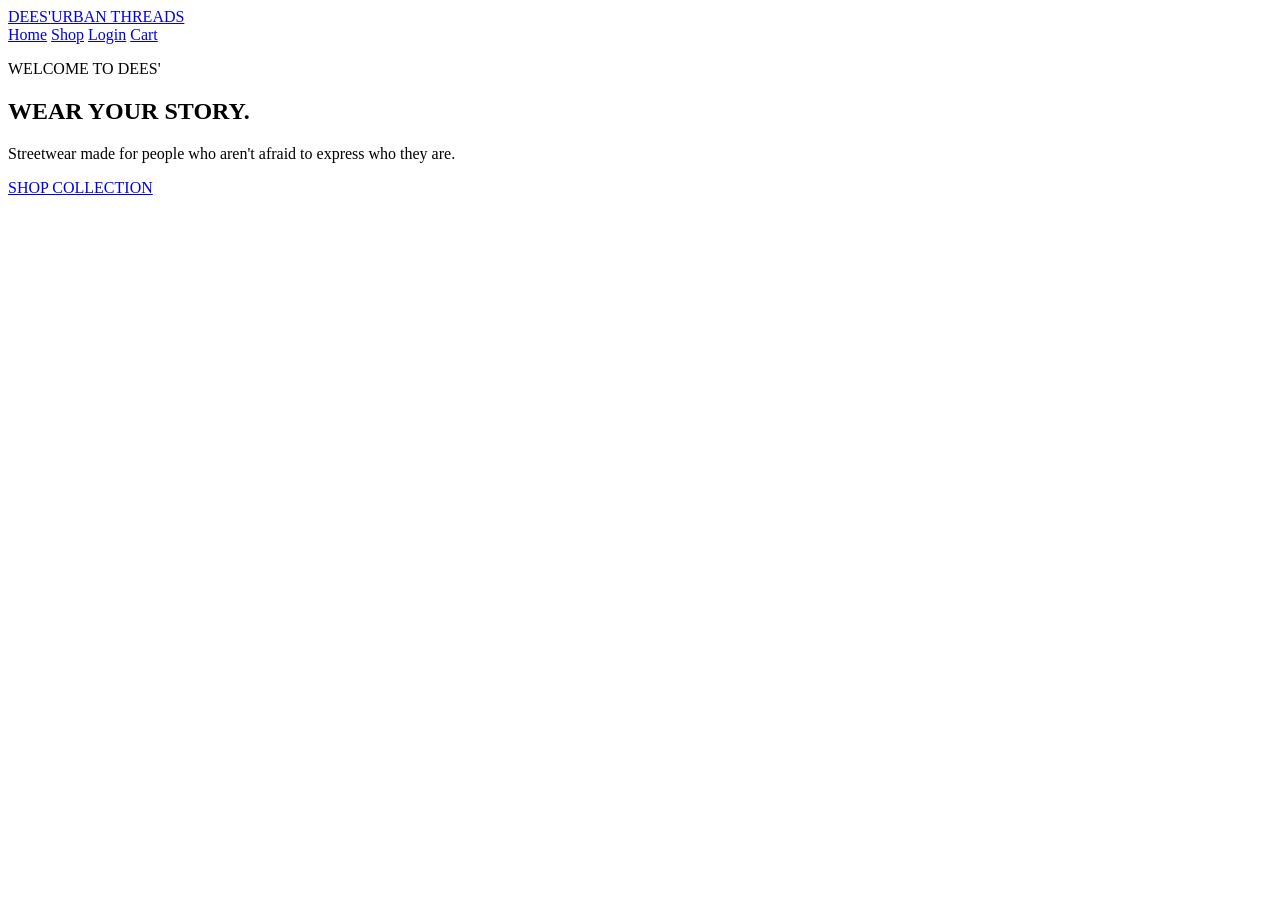
==== index.html @ be35e39f "wrote navbar and hero codes" ====
<!DOCTYPE html>
<html lang="en">
<head>
    <meta charset="UTF-8">
    <meta name="viewport" content="width=device-width, initial-scale=1.0">

    <title>Dees' Urban Threads</title>

    <link rel="stylesheet" href="style.css">
</head>

<body>

    <!-- Navbar -->
    <nav class="navbar">

        <a href="index.html" class="logo">
            DEES'<span>URBAN THREADS</span>
        </a>

        <div class="nav-links">
            <a href="index.html">Home</a>
            <a href="shop.html">Shop</a>
            <a href="login.html">Login</a>
            <a href="cart.html">Cart</a>
        </div>

    </nav>


    <!-- Hero Section -->
    <main>

        <section class="hero">

            <div class="hero-content">

                <p class="eyebrow">WELCOME TO DEES'</p>

                <h1>
                    WEAR YOUR
                    <span>STORY.</span>
                </h1>

                <p class="hero-text">
                    Streetwear made for people who aren't afraid
                    to express who they are.
                </p>

                <a href="shop.html" class="shop-btn">
                    SHOP COLLECTION
                </a>

            </div>

        </section>

    </main>

</body>
</html>
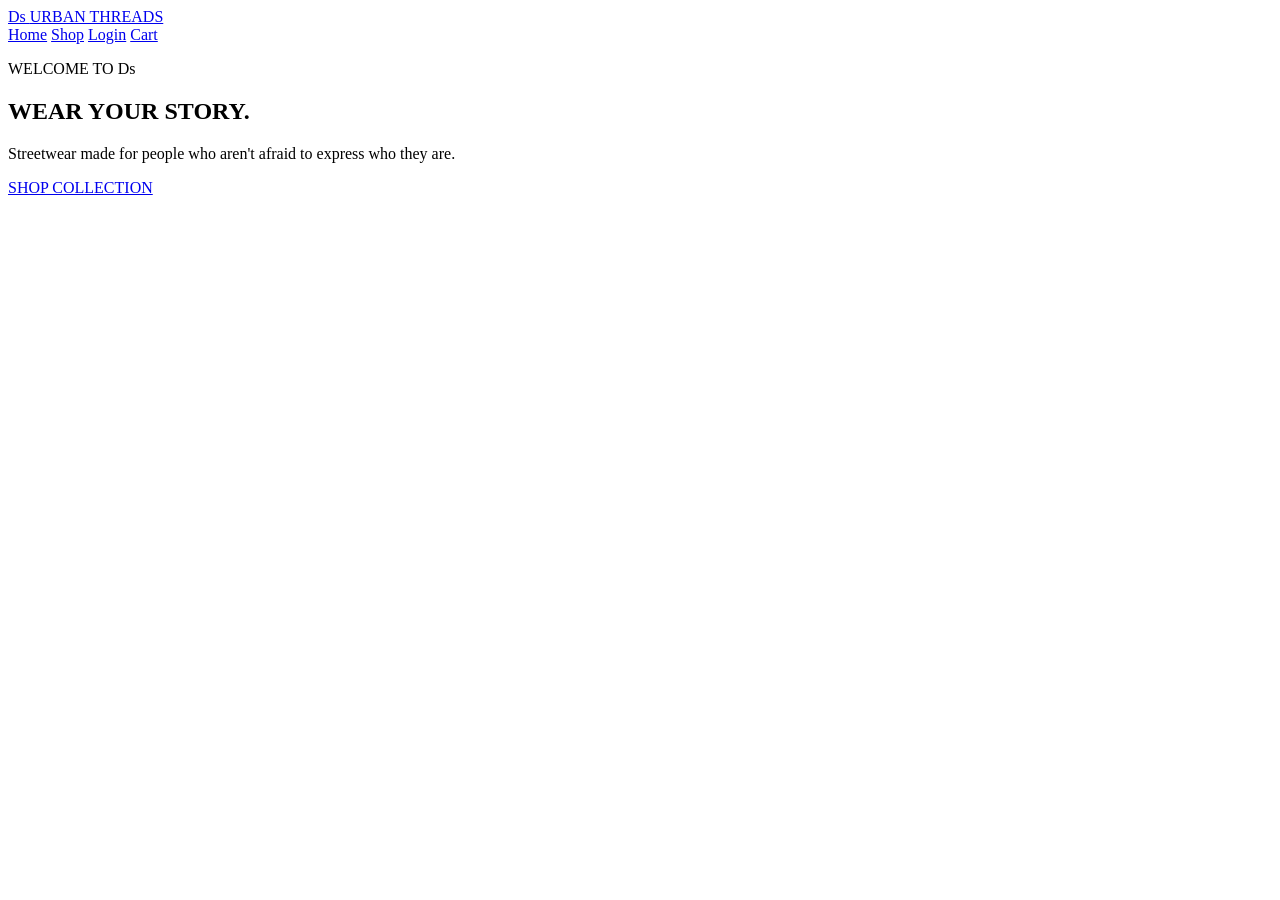
==== commit d49459de: "changed store name" ====
--- a/index.html
+++ b/index.html
@@ -4,7 +4,7 @@
     <meta charset="UTF-8">
     <meta name="viewport" content="width=device-width, initial-scale=1.0">
 
-    <title>Dees' Urban Threads</title>
+    <title>Ds Urban Threads</title>
 
     <link rel="stylesheet" href="style.css">
 </head>
@@ -15,7 +15,7 @@
     <nav class="navbar">
 
         <a href="index.html" class="logo">
-            DEES'<span>URBAN THREADS</span>
+            Ds <span>URBAN THREADS</span>
         </a>
 
         <div class="nav-links">
@@ -35,7 +35,7 @@
 
             <div class="hero-content">
 
-                <p class="eyebrow">WELCOME TO DEES'</p>
+                <p class="eyebrow">WELCOME TO Ds</p>
 
                 <h1>
                     WEAR YOUR
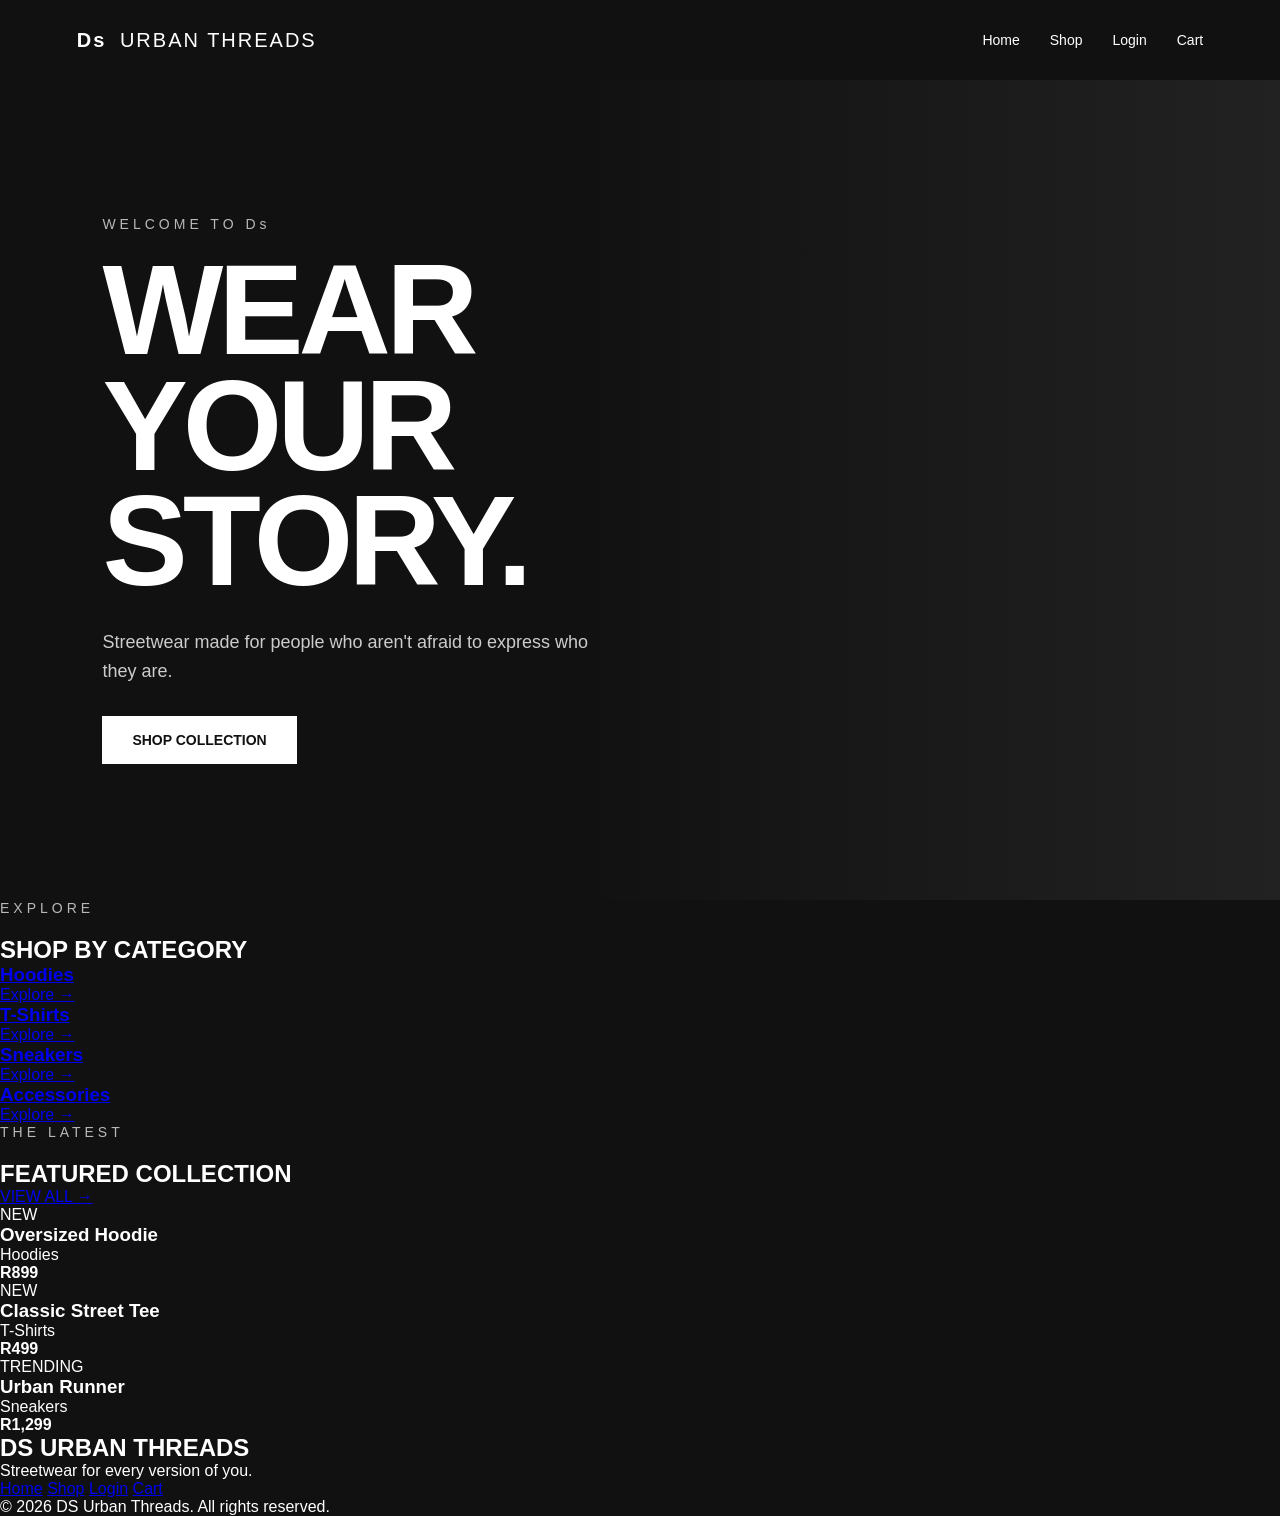
==== commit 457fb940: "added categories, feaured, and the footer" ====
--- a/index.html
+++ b/index.html
@@ -55,7 +55,145 @@
 
         </section>
 
+         <!-- Categories -->
+        <section class="categories">
+
+            <div class="section-heading">
+                <p class="eyebrow">EXPLORE</p>
+                <h2>SHOP BY CATEGORY</h2>
+            </div>
+
+            <div class="category-grid">
+
+                <a href="shop.html?category=Hoodies" class="category-card">
+                    <div class="category-image hoodie-image"></div>
+                    <div class="category-content">
+                        <h3>Hoodies</h3>
+                        <span>Explore →</span>
+                    </div>
+                </a>
+
+                <a href="shop.html?category=T-Shirts" class="category-card">
+                    <div class="category-image tshirt-image"></div>
+                    <div class="category-content">
+                        <h3>T-Shirts</h3>
+                        <span>Explore →</span>
+                    </div>
+                </a>
+
+                <a href="shop.html?category=Sneakers" class="category-card">
+                    <div class="category-image sneaker-image"></div>
+                    <div class="category-content">
+                        <h3>Sneakers</h3>
+                        <span>Explore →</span>
+                    </div>
+                </a>
+
+                <a href="shop.html?category=Accessories" class="category-card">
+                    <div class="category-image accessories-image"></div>
+                    <div class="category-content">
+                        <h3>Accessories</h3>
+                        <span>Explore →</span>
+                    </div>
+                </a>
+
+            </div>
+
+        </section>
+
+
+        <!-- Featured Collection -->
+        <section class="featured">
+
+            <div class="section-heading featured-heading">
+                <div>
+                    <p class="eyebrow">THE LATEST</p>
+                    <h2>FEATURED COLLECTION</h2>
+                </div>
+
+                <a href="shop.html" class="view-all">
+                    VIEW ALL →
+                </a>
+            </div>
+
+            <div class="featured-grid">
+
+                <article class="product-card">
+                    <div class="product-image">
+                        <span class="product-tag">NEW</span>
+                    </div>
+
+                    <div class="product-info">
+                        <div>
+                            <h3>Oversized Hoodie</h3>
+                            <p>Hoodies</p>
+                        </div>
+
+                        <strong>R899</strong>
+                    </div>
+                </article>
+
+
+                <article class="product-card">
+                    <div class="product-image">
+                        <span class="product-tag">NEW</span>
+                    </div>
+
+                    <div class="product-info">
+                        <div>
+                            <h3>Classic Street Tee</h3>
+                            <p>T-Shirts</p>
+                        </div>
+
+                        <strong>R499</strong>
+                    </div>
+                </article>
+
+
+                <article class="product-card">
+                    <div class="product-image">
+                        <span class="product-tag">TRENDING</span>
+                    </div>
+
+                    <div class="product-info">
+                        <div>
+                            <h3>Urban Runner</h3>
+                            <p>Sneakers</p>
+                        </div>
+
+                        <strong>R1,299</strong>
+                    </div>
+                </article>
+
+            </div>
+
+        </section>
+
     </main>
+
+
+    <!-- Footer -->
+    <footer class="footer">
+
+        <div class="footer-brand">
+            <h2>DS <span>URBAN THREADS</span></h2>
+            <p>
+                Streetwear for every version of you.
+            </p>
+        </div>
+
+        <div class="footer-links">
+            <a href="index.html">Home</a>
+            <a href="shop.html">Shop</a>
+            <a href="login.html">Login</a>
+            <a href="cart.html">Cart</a>
+        </div>
+
+        <p class="copyright">
+            © 2026 DS Urban Threads. All rights reserved.
+        </p>
+
+    </footer>
 
 </body>
 </html>
--- a/style.css
+++ b/style.css
@@ -0,0 +1,111 @@
+/* Reset */
+* {
+    margin: 0;
+    padding: 0;
+    box-sizing: border-box;
+}
+
+body {
+    font-family: Arial, sans-serif;
+    background: #111;
+    color: #fff;
+}
+
+/* Navbar */
+.navbar {
+    height: 80px;
+    padding: 0 6%;
+    display: flex;
+    align-items: center;
+    justify-content: space-between;
+    background: #111;
+}
+
+.logo {
+    color: #fff;
+    text-decoration: none;
+    font-size: 20px;
+    font-weight: 800;
+    letter-spacing: 2px;
+}
+
+.logo span {
+    font-weight: 400;
+    margin-left: 6px;
+}
+
+.nav-links {
+    display: flex;
+    gap: 30px;
+}
+
+.nav-links a {
+    color: #fff;
+    text-decoration: none;
+    font-size: 14px;
+    transition: 0.3s;
+}
+
+.nav-links a:hover {
+    opacity: 0.6;
+}
+
+/* Hero */
+.hero {
+    min-height: calc(100vh - 80px);
+    display: flex;
+    align-items: center;
+    padding: 0 8%;
+    background: linear-gradient(
+        90deg,
+        #111 0%,
+        #111 45%,
+        #222 100%
+    );
+}
+
+.hero-content {
+    max-width: 650px;
+}
+
+.eyebrow {
+    font-size: 14px;
+    letter-spacing: 4px;
+    margin-bottom: 20px;
+    opacity: 0.7;
+}
+
+.hero h1 {
+    font-size: clamp(60px, 10vw, 130px);
+    line-height: 0.9;
+    font-weight: 900;
+    letter-spacing: -5px;
+}
+
+.hero h1 span {
+    display: block;
+}
+
+.hero-text {
+    max-width: 500px;
+    margin: 30px 0;
+    font-size: 18px;
+    line-height: 1.6;
+    color: #ccc;
+}
+
+.shop-btn {
+    display: inline-block;
+    padding: 16px 30px;
+    background: #fff;
+    color: #111;
+    text-decoration: none;
+    font-weight: 700;
+    font-size: 14px;
+    transition: 0.3s;
+}
+
+.shop-btn:hover {
+    background: #ddd;
+    transform: translateY(-3px);
+}
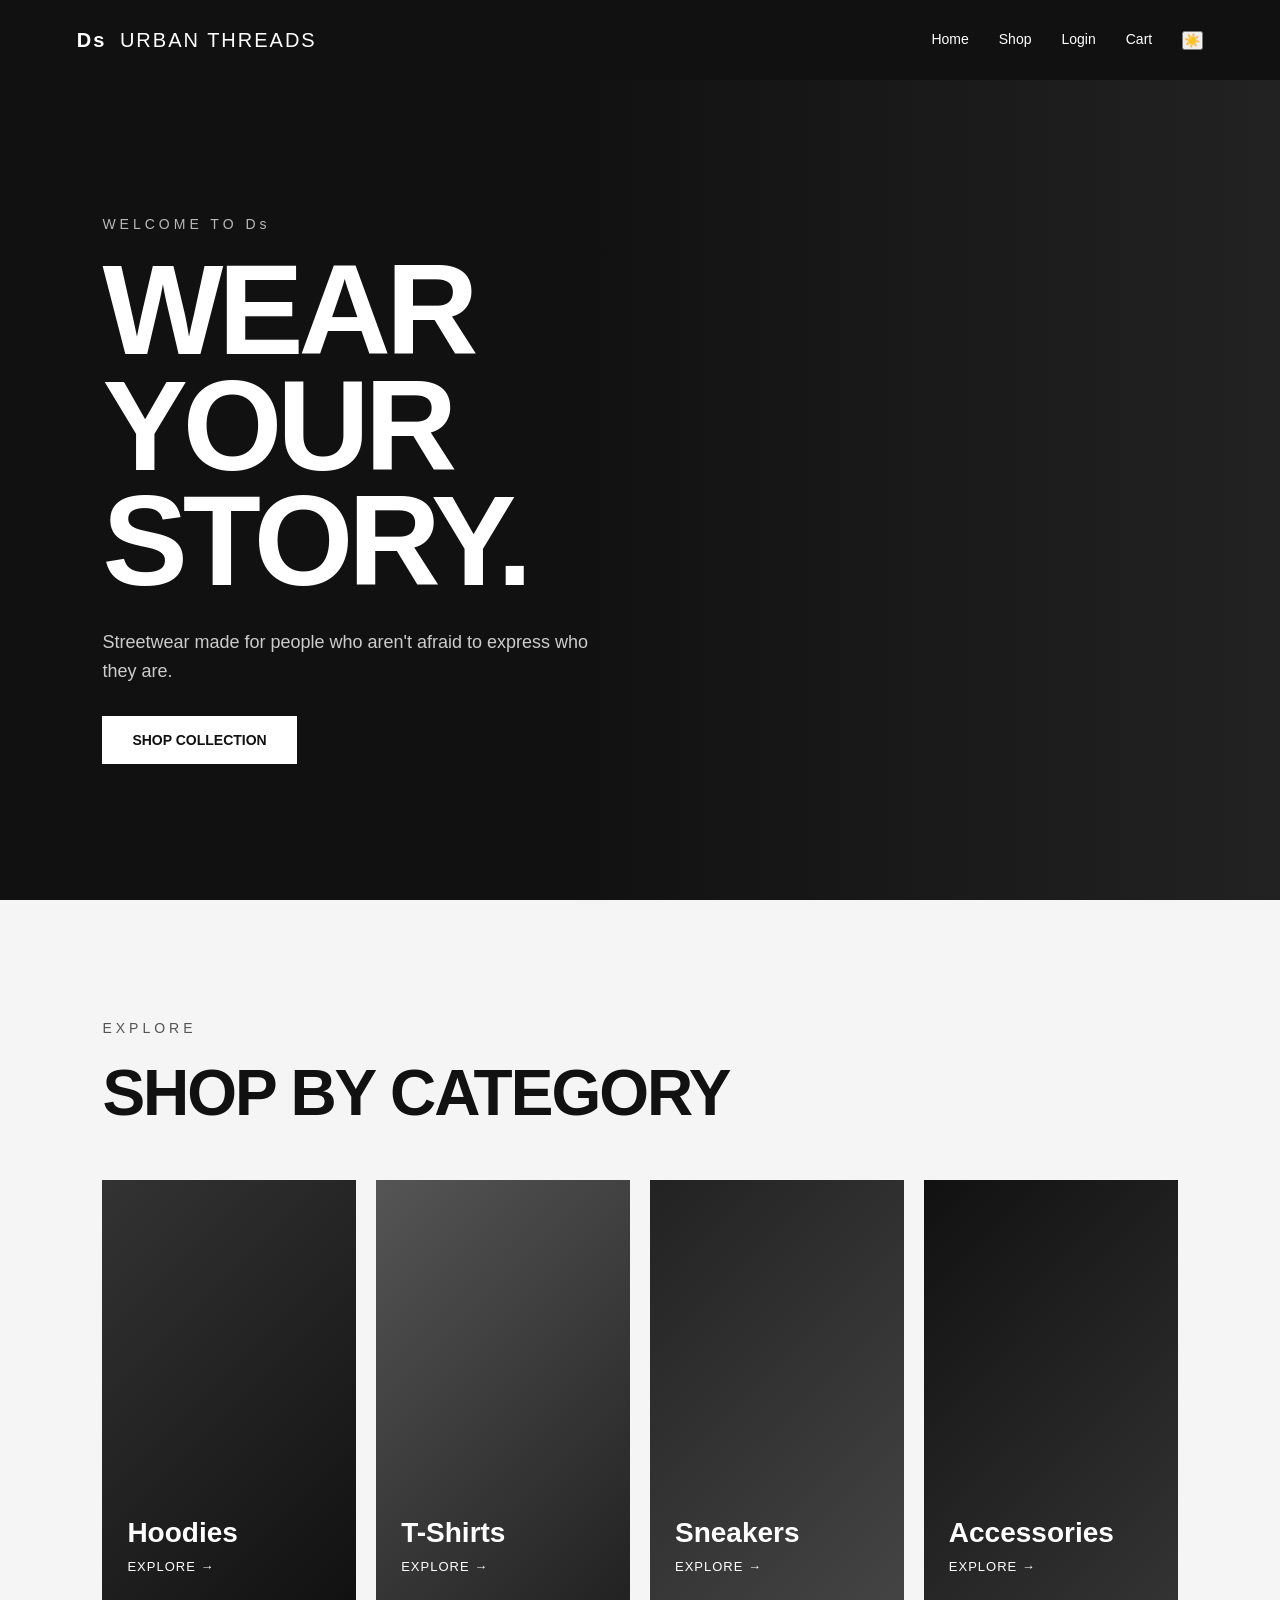
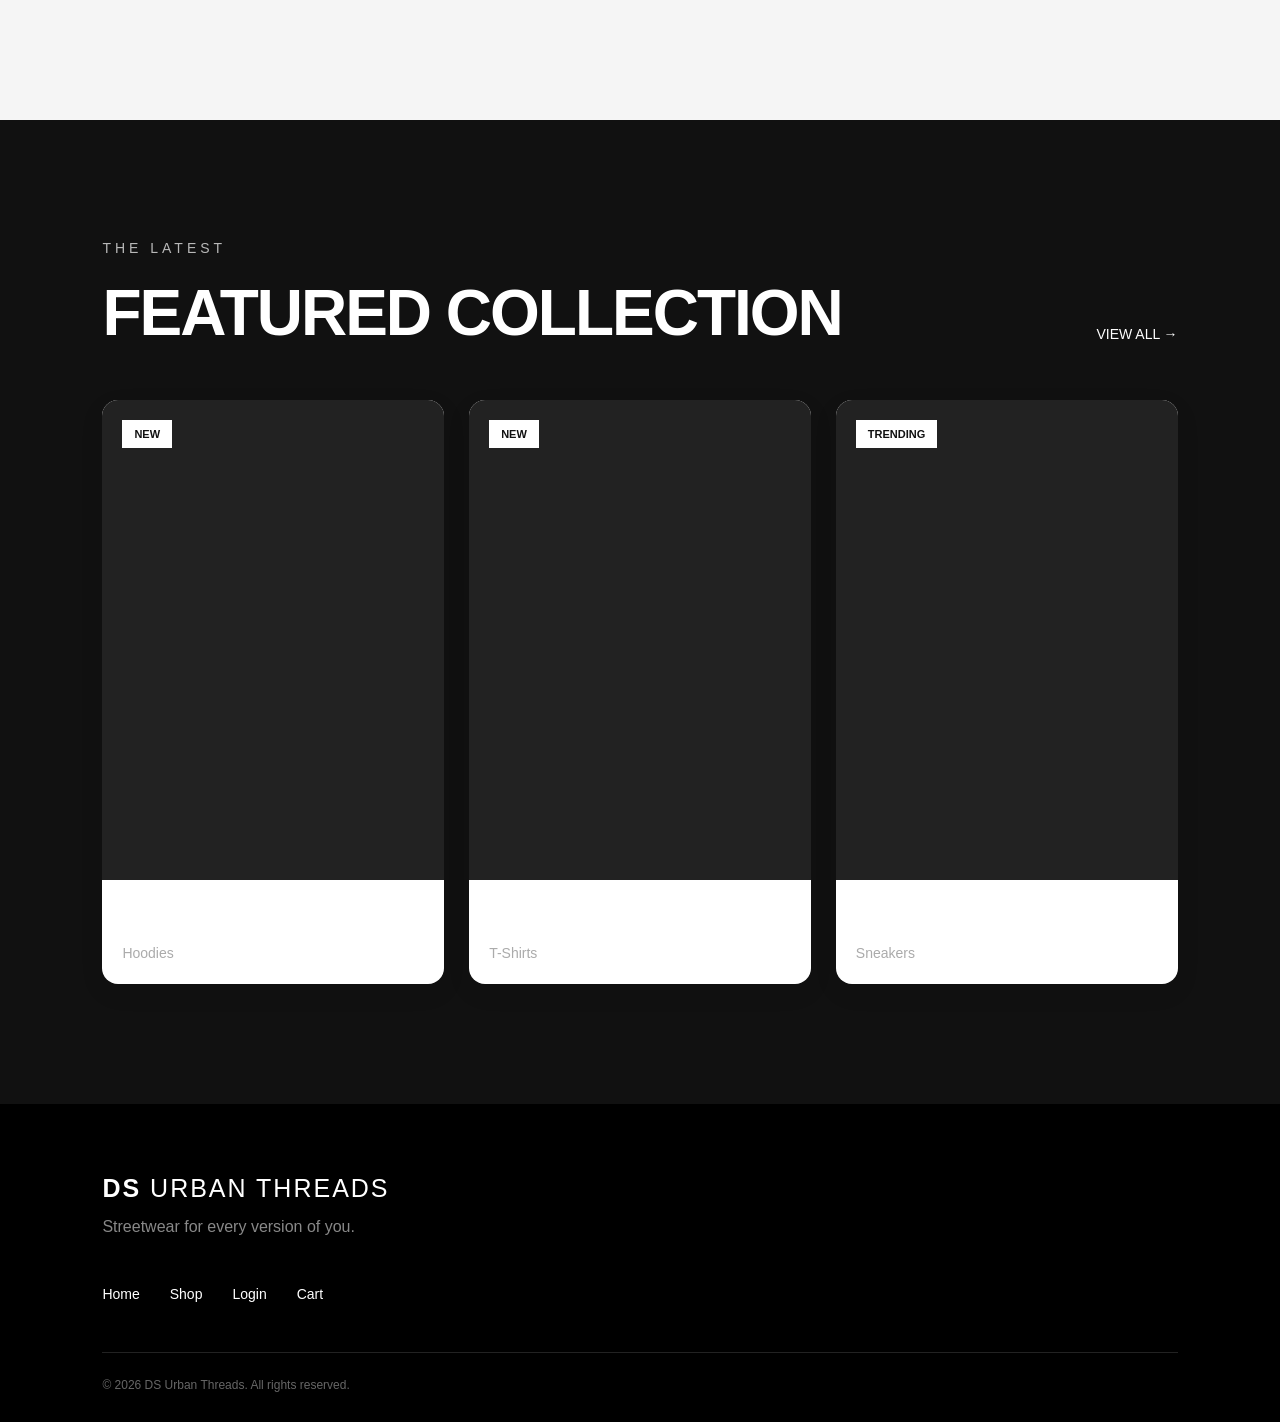
==== commit e3a611b8: "added toggle icon across all html pages created theme.js file added code for theme.js" ====
--- a/index.html
+++ b/index.html
@@ -23,6 +23,9 @@
             <a href="shop.html">Shop</a>
             <a href="login.html">Login</a>
             <a href="cart.html">Cart</a>
+            <button id="theme-toggle" class="theme-toggle">
+    ☀️
+</button>
         </div>
 
     </nav>
--- a/style.css
+++ b/style.css
@@ -108,4 +108,832 @@
 .shop-btn:hover {
     background: #ddd;
     transform: translateY(-3px);
+}
+
+/* =========================
+   Categories
+========================= */
+
+.categories {
+    padding: 120px 8%;
+    background: #f5f5f5;
+    color: #111;
+}
+
+.section-heading {
+    margin-bottom: 50px;
+}
+
+.section-heading h2 {
+    font-size: clamp(35px, 5vw, 65px);
+    letter-spacing: -2px;
+}
+
+.category-grid {
+    display: grid;
+    grid-template-columns: repeat(4, 1fr);
+    gap: 20px;
+}
+
+.category-card {
+    position: relative;
+    height: 420px;
+    overflow: hidden;
+    text-decoration: none;
+    color: #fff;
+    background: #222;
+}
+
+.category-image {
+    width: 100%;
+    height: 100%;
+    transition: transform 0.5s ease;
+}
+
+.category-card:hover .category-image {
+    transform: scale(1.05);
+}
+
+/* Temporary category backgrounds */
+
+.hoodie-image {
+    background: linear-gradient(135deg, #333, #111);
+}
+
+.tshirt-image {
+    background: linear-gradient(135deg, #555, #222);
+}
+
+.sneaker-image {
+    background: linear-gradient(135deg, #222, #444);
+}
+
+.accessories-image {
+    background: linear-gradient(135deg, #111, #333);
+}
+
+.category-content {
+    position: absolute;
+    bottom: 25px;
+    left: 25px;
+}
+
+.category-content h3 {
+    font-size: 28px;
+    margin-bottom: 8px;
+}
+
+.category-content span {
+    font-size: 13px;
+    text-transform: uppercase;
+    letter-spacing: 1px;
+}
+
+
+/* =========================
+   Featured Collection
+========================= */
+
+.featured {
+    padding: 120px 8%;
+    background: #111;
+}
+
+.featured-heading {
+    color: #fff;
+    display: flex;
+    justify-content: space-between;
+    align-items: flex-end;
+}
+
+.view-all {
+    color: #fff;
+    text-decoration: none;
+    font-size: 14px;
+    margin-bottom: 8px;
+}
+
+.featured-grid {
+    display: grid;
+    grid-template-columns: repeat(3, 1fr);
+    gap: 25px;
+}
+
+.product-card {
+    color: #fff;
+}
+
+.product-image {
+    height: 480px;
+    background: #222;
+    position: relative;
+}
+
+.product-tag {
+    position: absolute;
+    top: 20px;
+    left: 20px;
+    padding: 8px 12px;
+    background: #fff;
+    color: #111;
+    font-size: 11px;
+    font-weight: bold;
+}
+
+.product-info {
+    display: flex;
+    justify-content: space-between;
+    padding-top: 18px;
+}
+
+.product-info h3 {
+    font-size: 18px;
+    margin-bottom: 5px;
+}
+
+.product-info p {
+    color: #888;
+    font-size: 13px;
+}
+
+.product-info strong {
+    font-size: 16px;
+}
+
+
+/* =========================
+   Footer
+========================= */
+
+.footer {
+    padding: 70px 8% 30px;
+    background: #000;
+    color: #fff;
+}
+
+.footer-brand h2 {
+    font-size: 25px;
+    letter-spacing: 2px;
+}
+
+.footer-brand h2 span {
+    font-weight: 400;
+}
+
+.footer-brand p {
+    margin-top: 15px;
+    color: #888;
+}
+
+.footer-links {
+    display: flex;
+    gap: 30px;
+    margin: 50px 0;
+}
+
+.footer-links a {
+    color: #fff;
+    text-decoration: none;
+    font-size: 14px;
+}
+
+.copyright {
+    padding-top: 25px;
+    border-top: 1px solid #222;
+    color: #666;
+    font-size: 12px;
+}
+
+
+/* =========================
+   Responsive
+========================= */
+
+@media (max-width: 900px) {
+
+    .category-grid {
+        grid-template-columns: repeat(2, 1fr);
+    }
+
+    .featured-grid {
+        grid-template-columns: 1fr 1fr;
+    }
+
+}
+
+@media (max-width: 600px) {
+
+    .navbar {
+        padding: 0 5%;
+    }
+
+    .nav-links {
+        gap: 15px;
+    }
+
+    .nav-links a {
+        font-size: 12px;
+    }
+
+    .hero {
+        padding: 0 7%;
+    }
+
+    .categories,
+    .featured {
+        padding: 80px 7%;
+    }
+
+    .category-grid,
+    .featured-grid {
+        grid-template-columns: 1fr;
+    }
+
+    .category-card {
+        height: 350px;
+    }
+
+    .product-image {
+        height: 400px;
+    }
+
+    .featured-heading {
+        align-items: flex-start;
+        gap: 20px;
+        flex-direction: column;
+    }
+
+    .footer-links {
+        flex-wrap: wrap;
+    }
+
+}
+
+.products-grid {
+    display: grid;
+    grid-template-columns: repeat(3, 1fr);
+    gap: 30px;
+    margin-top: 40px;
+}
+
+.product-card {
+    background: #ffffff;
+    border-radius: 16px;
+    overflow: hidden;
+    box-shadow: 0 8px 25px rgba(0, 0, 0, 0.08);
+    transition: transform 0.3s ease;
+}
+
+.product-card:hover {
+    transform: translateY(-5px);
+}
+
+.product-card img {
+    width: 100%;
+    height: 300px;
+    object-fit: cover;
+    display: block;
+}
+
+.product-info {
+    padding: 20px;
+}
+
+.product-category {
+    font-size: 13px;
+    text-transform: uppercase;
+    letter-spacing: 1px;
+    opacity: 0.6;
+}
+
+.product-info h3 {
+    margin: 8px 0;
+    font-size: 22px;
+}
+
+.product-info p {
+    font-size: 14px;
+    line-height: 1.6;
+    opacity: 0.7;
+}
+
+.product-bottom {
+    display: flex;
+    align-items: center;
+    justify-content: space-between;
+    margin-top: 20px;
+}
+
+.product-bottom strong {
+    font-size: 20px;
+}
+
+.add-to-cart {
+    border: none;
+    padding: 10px 16px;
+    border-radius: 8px;
+    cursor: pointer;
+    background: #111;
+    color: white;
+    transition: 0.3s;
+}
+
+.add-to-cart:hover {
+    opacity: 0.8;
+}
+
+@media (max-width: 900px) {
+    .products-grid {
+        grid-template-columns: repeat(2, 1fr);
+    }
+}
+
+@media (max-width: 600px) {
+    .products-grid {
+        grid-template-columns: 1fr;
+    }
+
+    .product-card img {
+        height: 280px;
+    }
+}
+
+.category-filters {
+    display: flex;
+    justify-content: center;
+    flex-wrap: wrap;
+    gap: 12px;
+    margin: 30px 0 40px;
+}
+
+.filter-btn {
+    padding: 10px 20px;
+    border: 1px solid #ddd;
+    background: white;
+    border-radius: 30px;
+    cursor: pointer;
+    transition: 0.3s ease;
+}
+
+.filter-btn:hover {
+    transform: translateY(-2px);
+}
+
+.filter-btn.active {
+    background: #111;
+    color: white;
+    border-color: #111;
+}
+/* =========================
+   Shopping Cart
+========================= */
+
+.cart-page {
+    min-height: calc(100vh - 80px);
+    padding: 80px 8%;
+    background: #111;
+    color: #fff;
+}
+
+.cart-section {
+    max-width: 1100px;
+    margin: auto;
+}
+
+.cart-section h1 {
+    margin-bottom: 40px;
+    font-size: clamp(40px, 6vw, 70px);
+    letter-spacing: -2px;
+}
+
+
+/* Individual Cart Item */
+
+.cart-item {
+    display: flex;
+    align-items: center;
+    gap: 25px;
+    padding: 20px;
+    margin-bottom: 15px;
+    border: 1px solid #292929;
+    border-radius: 12px;
+    background: #181818;
+}
+
+.cart-item img {
+    width: 100px;
+    height: 120px;
+    object-fit: cover;
+    border-radius: 8px;
+}
+
+.cart-item-info {
+    flex: 1;
+}
+
+.cart-item-info h3 {
+    margin-bottom: 8px;
+    color: #fff;
+}
+
+.cart-item-info p {
+    color: #999;
+}
+
+
+/* Quantity Controls */
+
+.quantity-controls {
+    display: flex;
+    align-items: center;
+    gap: 12px;
+    margin-top: 15px;
+}
+
+.quantity-controls button {
+    width: 30px;
+    height: 30px;
+    border: 1px solid #444;
+    background: #222;
+    color: #fff;
+    border-radius: 5px;
+    cursor: pointer;
+    transition: 0.3s ease;
+}
+
+.quantity-controls button:hover {
+    background: #fff;
+    color: #111;
+}
+
+
+/* Cart Item Price */
+
+.cart-item-right {
+    text-align: right;
+}
+
+.cart-item-right strong {
+    color: #fff;
+}
+
+
+/* Remove Button */
+
+.remove-btn {
+    display: block;
+    margin-top: 10px;
+    border: none;
+    background: none;
+    color: #888;
+    text-decoration: underline;
+    cursor: pointer;
+}
+
+.remove-btn:hover {
+    color: #fff;
+}
+
+
+/* Cart Summary */
+
+.cart-summary {
+    margin-top: 40px;
+    padding: 30px;
+    border: 1px solid #292929;
+    border-radius: 12px;
+    background: #181818;
+}
+
+.cart-summary p {
+    display: flex;
+    justify-content: space-between;
+    font-size: 20px;
+    color: #fff;
+}
+
+
+/* Checkout Button */
+
+#checkout-btn {
+    display: block;
+    width: 100%;
+    margin-top: 20px;
+    padding: 15px;
+    border: none;
+    border-radius: 8px;
+    background: #fff;
+    color: #111;
+    text-align: center;
+    text-decoration: none;
+    cursor: pointer;
+    font-size: 16px;
+    font-weight: 700;
+    transition: 0.3s ease;
+}
+
+#checkout-btn:hover {
+    background: #ddd;
+    transform: translateY(-2px);
+}
+
+/* Cart Responsive Design */
+
+@media (max-width: 600px) {
+
+    .cart-page {
+        padding: 60px 5%;
+    }
+
+    .cart-item {
+        align-items: flex-start;
+        flex-wrap: wrap;
+    }
+
+    .cart-item img {
+        width: 80px;
+        height: 100px;
+    }
+
+    .cart-item-info {
+        min-width: calc(100% - 120px);
+    }
+
+    .cart-item-right {
+        width: 100%;
+        display: flex;
+        justify-content: space-between;
+        align-items: center;
+        text-align: left;
+    }
+
+    .remove-btn {
+        margin-top: 0;
+    }
+
+    .cart-summary {
+        padding: 20px;
+    }
+}
+
+/* =========================
+   Checkout
+========================= */
+
+.checkout-page {
+    padding: 60px 8%;
+    min-height: 100vh;
+}
+
+.checkout-container {
+    max-width: 900px;
+    margin: auto;
+}
+
+.checkout-container h1 {
+    margin-bottom: 10px;
+}
+
+.checkout-subtitle {
+    color: #aaa;
+    margin-bottom: 40px;
+}
+
+.checkout-section {
+    background: #fff;
+    color: #111;
+    padding: 30px;
+    margin-bottom: 25px;
+    border-radius: 12px;
+}
+
+.checkout-section h2 {
+    margin-bottom: 25px;
+}
+
+.checkout-section textarea {
+    width: 100%;
+    min-height: 120px;
+    padding: 13px;
+    border: 1px solid #ddd;
+    border-radius: 7px;
+    resize: vertical;
+    font-family: Arial, sans-serif;
+}
+
+.checkout-btn {
+    width: 100%;
+    padding: 15px;
+    border: none;
+    border-radius: 7px;
+    background: #111;
+    color: #fff;
+    cursor: pointer;
+    font-size: 16px;
+    font-weight: 600;
+}
+
+.checkout-btn:hover {
+    opacity: 0.8;
+}
+
+.checkout-item {
+    display: flex;
+    justify-content: space-between;
+    align-items: center;
+    padding: 15px 0;
+    border-bottom: 1px solid #ddd;
+}
+
+.checkout-item p {
+    margin-top: 5px;
+    color: #777;
+    font-size: 14px;
+}
+
+.checkout-total {
+    display: flex;
+    justify-content: space-between;
+    margin-top: 25px;
+    font-size: 20px;
+}
+
+#checkout-message {
+    text-align: center;
+    margin-top: 20px;
+    font-weight: 600;
+}
+
+/* Empty Cart */
+
+.empty-cart {
+    padding: 60px 20px;
+    text-align: center;
+    border: 1px dashed #333;
+    border-radius: 12px;
+    color: #888;
+}
+
+/* =========================
+   Product Card Text Fix
+========================= */
+
+.products-grid .product-card {
+    background: #fff;
+    color: #111;
+}
+
+.products-grid .product-info {
+    color: #111;
+    background: #fff;
+}
+
+.products-grid .product-info h3 {
+    color: #111;
+}
+
+.products-grid .product-info p {
+    color: #555;
+    opacity: 1;
+}
+
+.products-grid .product-category {
+    color: #666;
+    opacity: 1;
+}
+
+.products-grid .product-bottom strong {
+    color: #111;
+}
+
+/* =========================
+   Checkout Card Fix
+========================= */
+
+.checkout-section {
+    background: #fff;
+    color: #111;
+    padding: 30px;
+    margin-bottom: 25px;
+    border-radius: 12px;
+}
+
+.checkout-section h2 {
+    color: #111;
+    margin-bottom: 25px;
+}
+
+.checkout-item {
+    display: flex;
+    justify-content: space-between;
+    align-items: center;
+    gap: 20px;
+    padding: 18px 0;
+    border-bottom: 1px solid #ddd;
+}
+
+.checkout-item strong {
+    color: #111;
+    font-size: 16px;
+}
+
+.checkout-item p {
+    margin-top: 6px;
+    color: #777;
+    font-size: 14px;
+}
+
+.checkout-total {
+    display: flex;
+    justify-content: space-between;
+    align-items: center;
+    margin-top: 25px;
+    padding-top: 20px;
+    border-top: 2px solid #ddd;
+    color: #111;
+    font-size: 20px;
+}
+
+.checkout-total strong {
+    color: #111;
+}
+
+
+/* Checkout Form */
+
+.checkout-section .form-group {
+    margin-bottom: 20px;
+}
+
+.checkout-section label {
+    display: block;
+    margin-bottom: 8px;
+    color: #111;
+    font-weight: 600;
+}
+
+.checkout-section input,
+.checkout-section textarea {
+    width: 100%;
+    padding: 13px;
+    border: 1px solid #ddd;
+    border-radius: 7px;
+    background: #fff;
+    color: #111;
+    font-family: Arial, sans-serif;
+}
+
+.checkout-section input:focus,
+.checkout-section textarea:focus {
+    outline: none;
+    border-color: #111;
+}
+
+.checkout-section textarea {
+    min-height: 120px;
+    resize: vertical;
+}
+
+
+/* Place Order Button */
+
+.checkout-btn {
+    width: 100%;
+    padding: 15px;
+    border: none;
+    border-radius: 7px;
+    background: #111;
+    color: #fff;
+    cursor: pointer;
+    font-size: 16px;
+    font-weight: 700;
+    transition: 0.3s ease;
+}
+
+.checkout-btn:hover {
+    background: #333;
+    transform: translateY(-2px);
+}
+
+
+/* Mobile Checkout */
+
+@media (max-width: 600px) {
+
+    .checkout-page {
+        padding: 50px 5%;
+    }
+
+    .checkout-section {
+        padding: 20px;
+    }
+
+    .checkout-item {
+        gap: 10px;
+    }
+
+    .checkout-total {
+        font-size: 18px;
+    }
+
 }
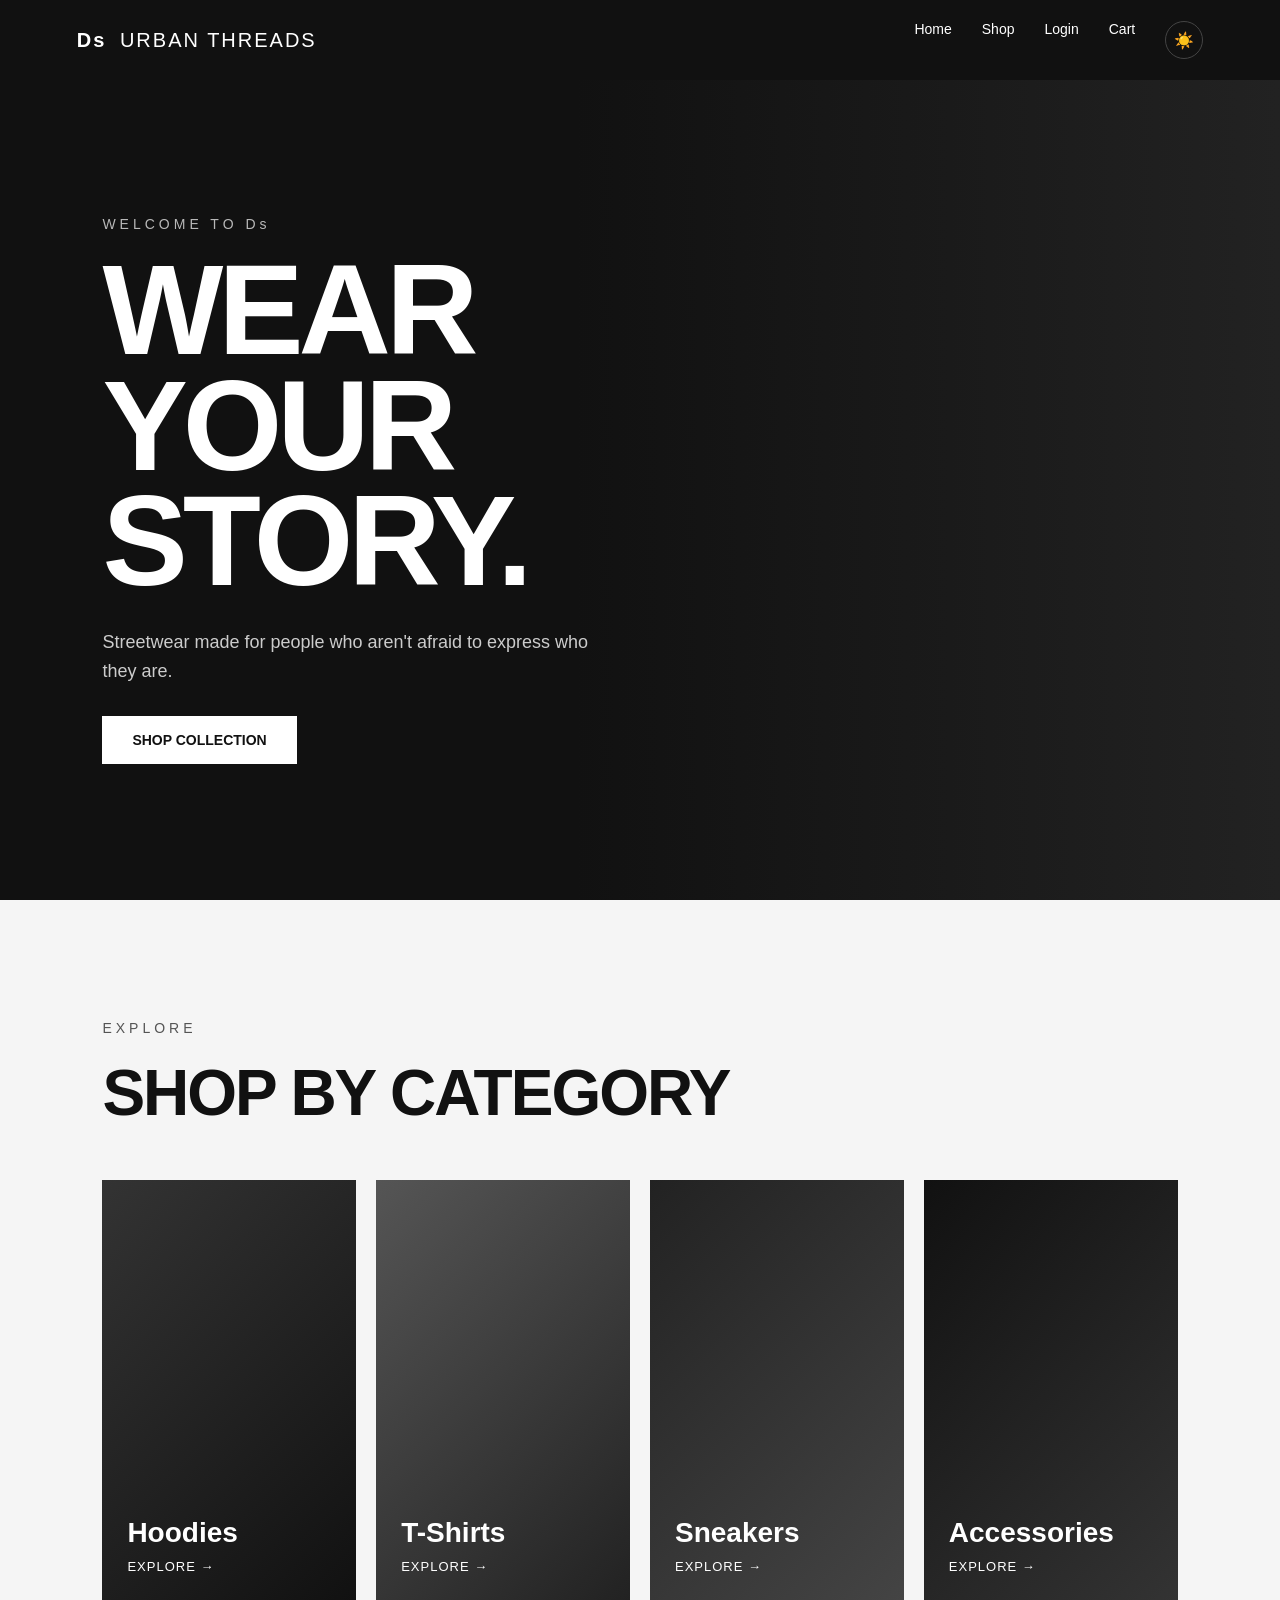
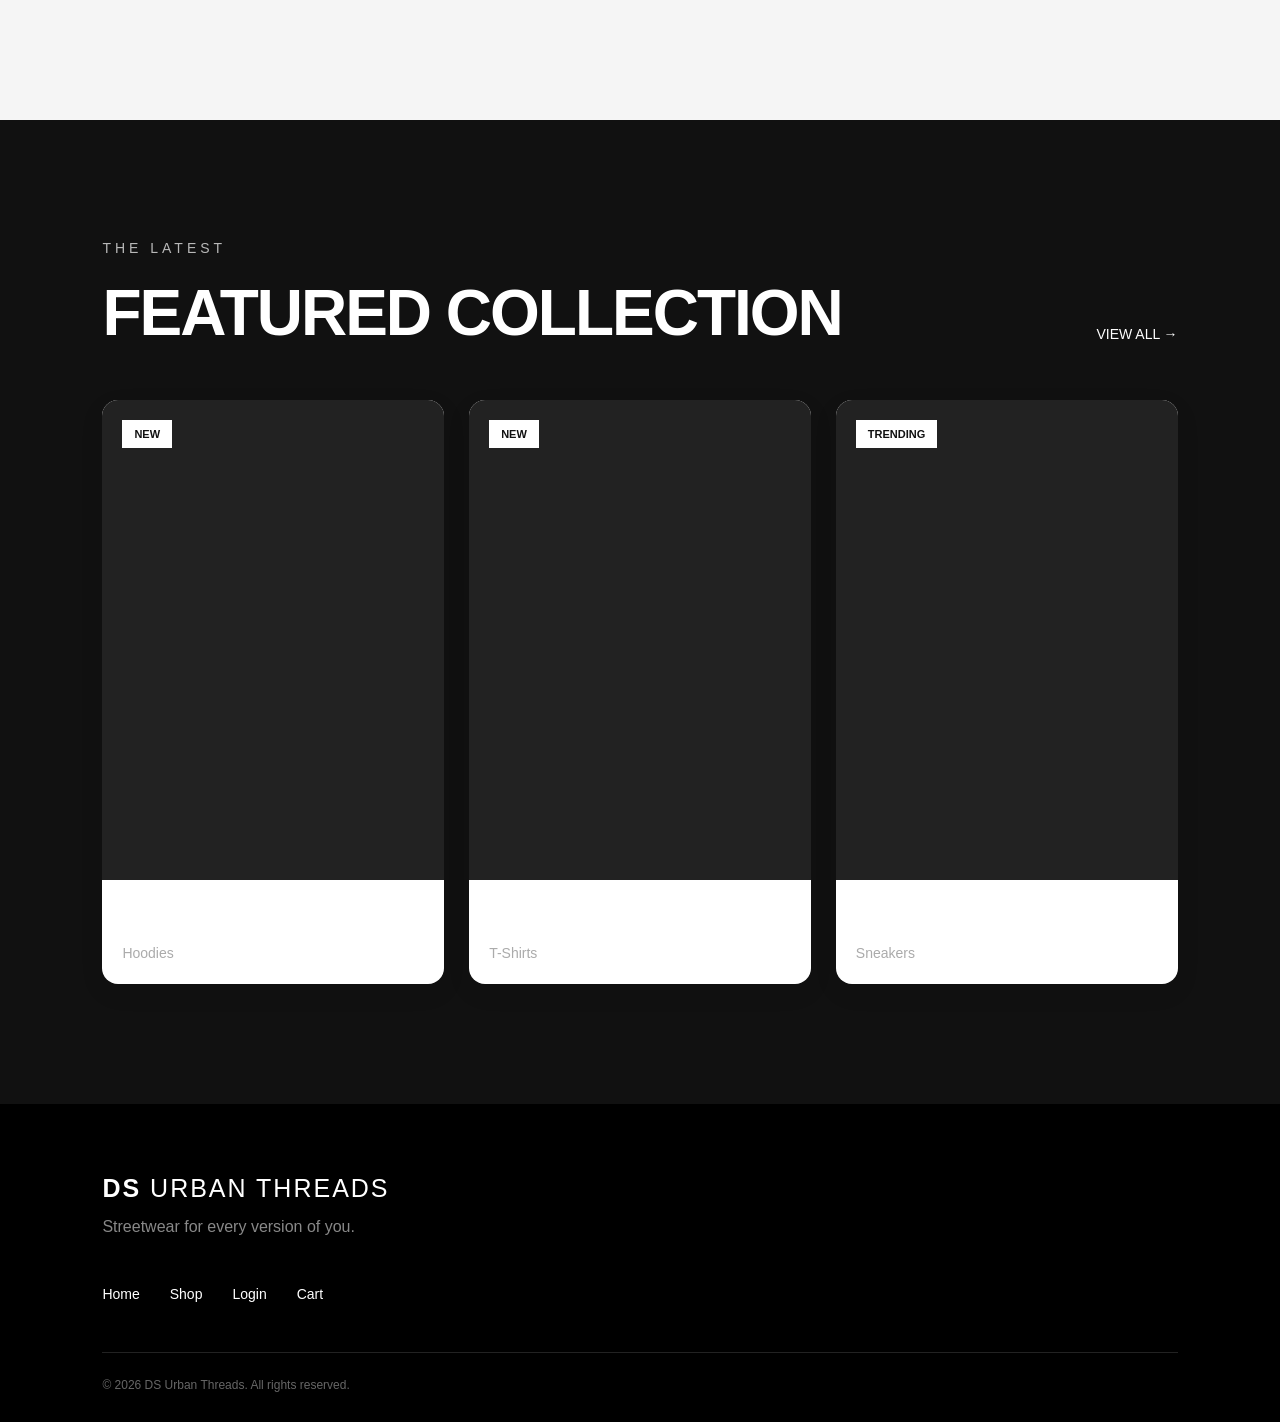
==== commit fc39a42c: "styled toggle button linked theme.js to all html pages" ====
--- a/index.html
+++ b/index.html
@@ -198,5 +198,7 @@
 
     </footer>
 
+    <script src="./js/theme.js"></script>
+
 </body>
 </html>
--- a/style.css
+++ b/style.css
@@ -936,4 +936,169 @@
         font-size: 18px;
     }
 
+}
+
+/* =========================
+   Theme Toggle
+========================= */
+
+.theme-toggle {
+    border: 1px solid #444;
+    background: transparent;
+    color: #fff;
+    width: 38px;
+    height: 38px;
+    border-radius: 50%;
+    cursor: pointer;
+    font-size: 16px;
+    transition: 0.3s ease;
+}
+
+.theme-toggle:hover {
+    background: #fff;
+    color: #111;
+}
+
+
+/* =========================
+   Light Mode
+========================= */
+
+body.light-mode {
+    background: #f5f5f5;
+    color: #111;
+}
+
+
+/* Navbar */
+
+body.light-mode .navbar {
+    background: #fff;
+}
+
+body.light-mode .logo {
+    color: #111;
+}
+
+body.light-mode .nav-links a {
+    color: #111;
+}
+
+body.light-mode #user-email {
+    color: #666;
+}
+
+body.light-mode #logout-btn {
+    color: #111;
+    border-color: #ccc;
+}
+
+body.light-mode #logout-btn:hover {
+    background: #111;
+    color: #fff;
+}
+
+
+/* Theme button */
+
+body.light-mode .theme-toggle {
+    border-color: #ccc;
+    color: #111;
+}
+
+
+/* Hero */
+
+body.light-mode .hero {
+    background: linear-gradient(
+        90deg,
+        #f5f5f5 0%,
+        #f5f5f5 45%,
+        #e8e8e8 100%
+    );
+}
+
+body.light-mode .hero-text {
+    color: #555;
+}
+
+
+/* Featured */
+
+body.light-mode .featured {
+    background: #f5f5f5;
+}
+
+body.light-mode .featured-heading,
+body.light-mode .featured-heading h2 {
+    color: #111;
+}
+
+body.light-mode .view-all {
+    color: #111;
+}
+
+body.light-mode .product-card {
+    color: #111;
+}
+
+
+/* Categories */
+
+body.light-mode .categories {
+    background: #fff;
+    color: #111;
+}
+
+
+/* Cart */
+
+body.light-mode .cart-page {
+    background: #f5f5f5;
+    color: #111;
+}
+
+body.light-mode .cart-item {
+    background: #fff;
+    border-color: #ddd;
+}
+
+body.light-mode .cart-item-info h3,
+body.light-mode .cart-item-right strong {
+    color: #111;
+}
+
+body.light-mode .quantity-controls button {
+    background: #fff;
+    color: #111;
+    border-color: #ccc;
+}
+
+body.light-mode .cart-summary {
+    background: #fff;
+    border-color: #ddd;
+}
+
+body.light-mode .cart-summary p {
+    color: #111;
+}
+
+
+/* Checkout */
+
+body.light-mode .checkout-page {
+    background: #f5f5f5;
+    color: #111;
+}
+
+
+/* Footer */
+
+body.light-mode .footer {
+    background: #fff;
+    color: #111;
+}
+
+body.light-mode .footer-links a {
+    color: #111;
 }
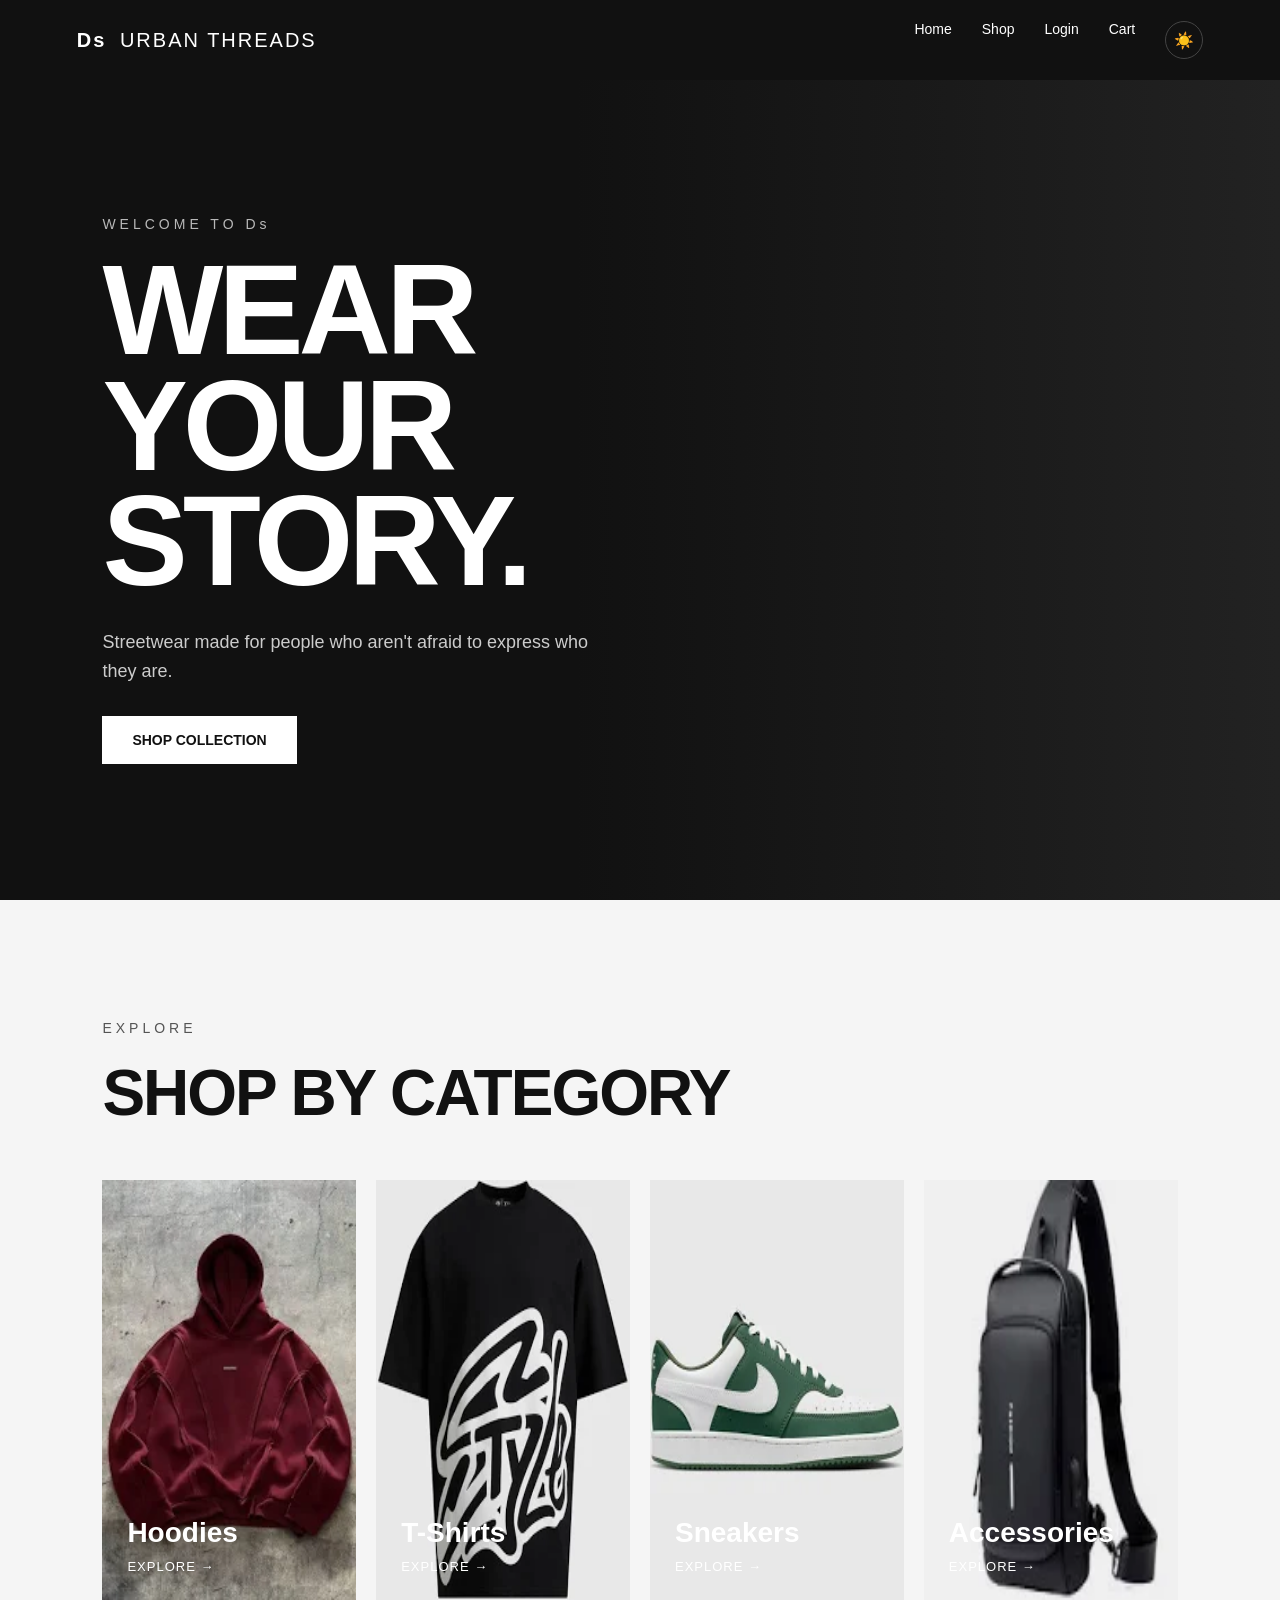
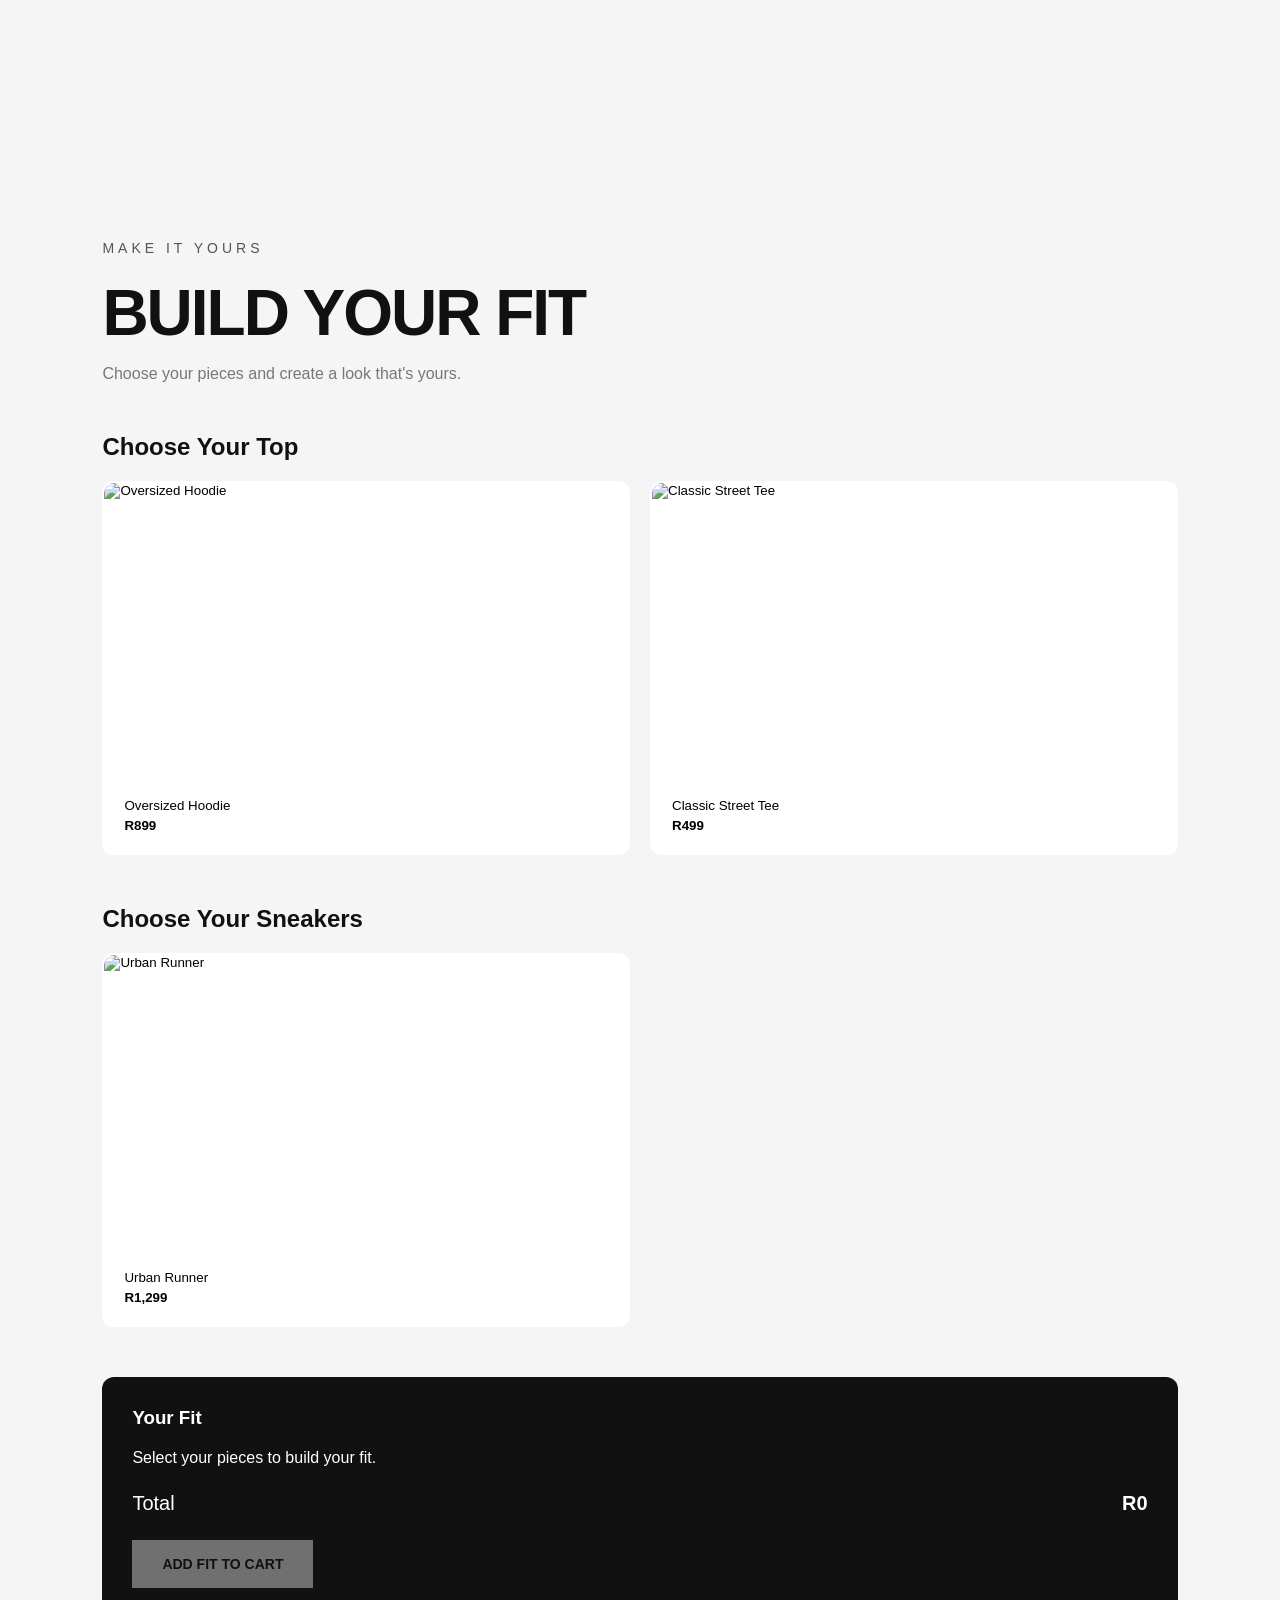
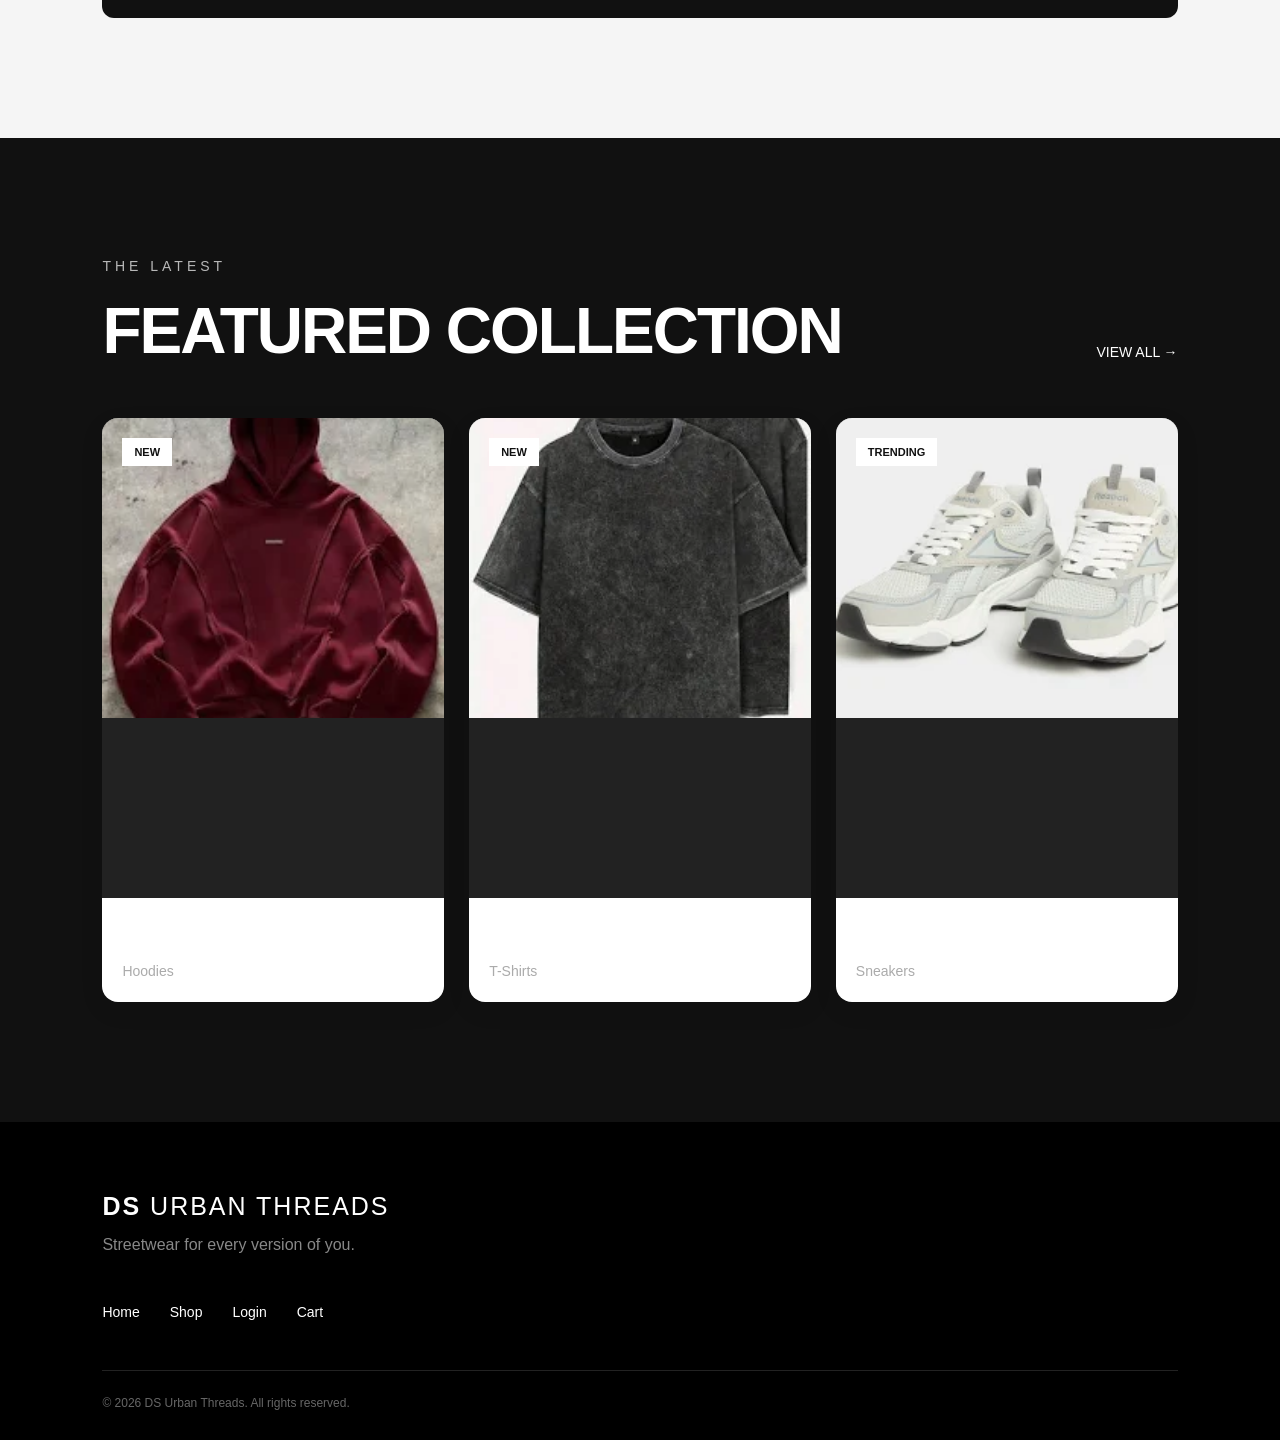
==== commit 69c21722: "adding feature on index.html" ====
--- a/index.html
+++ b/index.html
@@ -1,5 +1,6 @@
 <!DOCTYPE html>
 <html lang="en">
+
 <head>
     <meta charset="UTF-8">
     <meta name="viewport" content="width=device-width, initial-scale=1.0">
@@ -19,13 +20,19 @@
         </a>
 
         <div class="nav-links">
+
             <a href="index.html">Home</a>
+
             <a href="shop.html">Shop</a>
+
             <a href="login.html">Login</a>
+
             <a href="cart.html">Cart</a>
+
             <button id="theme-toggle" class="theme-toggle">
-    ☀️
-</button>
+                ☀️
+            </button>
+
         </div>
 
     </nav>
@@ -38,7 +45,9 @@
 
             <div class="hero-content">
 
-                <p class="eyebrow">WELCOME TO Ds</p>
+                <p class="eyebrow">
+                    WELCOME TO Ds
+                </p>
 
                 <h1>
                     WEAR YOUR
@@ -58,114 +67,421 @@
 
         </section>
 
-         <!-- Categories -->
+
+        <!-- Categories -->
         <section class="categories">
 
             <div class="section-heading">
-                <p class="eyebrow">EXPLORE</p>
-                <h2>SHOP BY CATEGORY</h2>
-            </div>
+
+                <p class="eyebrow">
+                    EXPLORE
+                </p>
+
+                <h2>
+                    SHOP BY CATEGORY
+                </h2>
+
+            </div>
+
 
             <div class="category-grid">
 
-                <a href="shop.html?category=Hoodies" class="category-card">
-                    <div class="category-image hoodie-image"></div>
+
+                <!-- Hoodies -->
+
+                <a
+                    href="shop.html?category=Hoodies"
+                    class="category-card"
+                >
+
+                    <img
+                        src="./assets/cotton-hoodie.webp"
+                        alt="Hoodies"
+                        class="category-image"
+                    >
+
                     <div class="category-content">
-                        <h3>Hoodies</h3>
-                        <span>Explore →</span>
-                    </div>
+
+                        <h3>
+                            Hoodies
+                        </h3>
+
+                        <span>
+                            Explore →
+                        </span>
+
+                    </div>
+
                 </a>
 
-                <a href="shop.html?category=T-Shirts" class="category-card">
-                    <div class="category-image tshirt-image"></div>
+
+                <!-- T-Shirts -->
+
+                <a
+                    href="shop.html?category=T-Shirts"
+                    class="category-card"
+                >
+
+                    <img
+                        src="./assets/graphic-tee.webp"
+                        alt="T-Shirts"
+                        class="category-image"
+                    >
+
                     <div class="category-content">
-                        <h3>T-Shirts</h3>
-                        <span>Explore →</span>
-                    </div>
+
+                        <h3>
+                            T-Shirts
+                        </h3>
+
+                        <span>
+                            Explore →
+                        </span>
+
+                    </div>
+
                 </a>
 
-                <a href="shop.html?category=Sneakers" class="category-card">
-                    <div class="category-image sneaker-image"></div>
+
+                <!-- Sneakers -->
+
+                <a
+                    href="shop.html?category=Sneakers"
+                    class="category-card"
+                >
+
+                    <img
+                        src="./assets/street-sneaker.webp"
+                        alt="Sneakers"
+                        class="category-image"
+                    >
+
                     <div class="category-content">
-                        <h3>Sneakers</h3>
-                        <span>Explore →</span>
-                    </div>
+
+                        <h3>
+                            Sneakers
+                        </h3>
+
+                        <span>
+                            Explore →
+                        </span>
+
+                    </div>
+
                 </a>
 
-                <a href="shop.html?category=Accessories" class="category-card">
-                    <div class="category-image accessories-image"></div>
+
+                <!-- Accessories -->
+
+                <a
+                    href="shop.html?category=Accessories"
+                    class="category-card"
+                >
+
+                    <img
+                        src="./assets/utility-bag.webp"
+                        alt="Accessories"
+                        class="category-image"
+                    >
+
                     <div class="category-content">
-                        <h3>Accessories</h3>
-                        <span>Explore →</span>
-                    </div>
+
+                        <h3>
+                            Accessories
+                        </h3>
+
+                        <span>
+                            Explore →
+                        </span>
+
+                    </div>
+
                 </a>
 
             </div>
 
         </section>
+
+        <!-- Build Your Fit -->
+<section class="build-fit">
+
+    <div class="section-heading">
+        <p class="eyebrow">MAKE IT YOURS</p>
+        <h2>BUILD YOUR FIT</h2>
+        <p class="fit-intro">
+            Choose your pieces and create a look that's yours.
+        </p>
+    </div>
+
+
+    <div class="fit-container">
+
+        <!-- Top Selection -->
+        <div class="fit-category">
+
+            <h3>Choose Your Top</h3>
+
+            <div class="fit-options">
+
+                <button
+                    class="fit-option"
+                    data-type="top"
+                    data-name="Oversized Hoodie"
+                    data-price="899"
+                    data-image="assets/oversized-hoodie.jpg"
+                >
+
+                    <img
+                        src="assets/oversized-hoodie.jpg"
+                        alt="Oversized Hoodie"
+                    >
+
+                    <span>Oversized Hoodie</span>
+
+                    <strong>R899</strong>
+
+                </button>
+
+
+                <button
+                    class="fit-option"
+                    data-type="top"
+                    data-name="Classic Street Tee"
+                    data-price="499"
+                    data-image="assets/classic-street-tee.jpg"
+                >
+
+                    <img
+                        src="assets/classic-street-tee.jpg"
+                        alt="Classic Street Tee"
+                    >
+
+                    <span>Classic Street Tee</span>
+
+                    <strong>R499</strong>
+
+                </button>
+
+            </div>
+
+        </div>
+
+
+        <!-- Sneakers Selection -->
+        <div class="fit-category">
+
+            <h3>Choose Your Sneakers</h3>
+
+            <div class="fit-options">
+
+                <button
+                    class="fit-option"
+                    data-type="shoes"
+                    data-name="Urban Runner"
+                    data-price="1299"
+                    data-image="assets/urban-runner.jpg"
+                >
+
+                    <img
+                        src="assets/urban-runner.jpg"
+                        alt="Urban Runner"
+                    >
+
+                    <span>Urban Runner</span>
+
+                    <strong>R1,299</strong>
+
+                </button>
+
+            </div>
+
+        </div>
+
+
+        <!-- Fit Summary -->
+        <div class="fit-summary">
+
+            <h3>Your Fit</h3>
+
+            <div id="selected-fit">
+                <p>Select your pieces to build your fit.</p>
+            </div>
+
+            <div class="fit-total">
+
+                <span>Total</span>
+
+                <strong id="fit-total">
+                    R0
+                </strong>
+
+            </div>
+
+            <button
+                id="add-fit-cart"
+                class="shop-btn"
+                disabled
+            >
+                ADD FIT TO CART
+            </button>
+
+        </div>
+
+    </div>
+
+</section>
 
 
         <!-- Featured Collection -->
         <section class="featured">
 
             <div class="section-heading featured-heading">
+
                 <div>
-                    <p class="eyebrow">THE LATEST</p>
-                    <h2>FEATURED COLLECTION</h2>
+
+                    <p class="eyebrow">
+                        THE LATEST
+                    </p>
+
+                    <h2>
+                        FEATURED COLLECTION
+                    </h2>
+
                 </div>
 
-                <a href="shop.html" class="view-all">
+                <a
+                    href="shop.html"
+                    class="view-all"
+                >
                     VIEW ALL →
                 </a>
-            </div>
+
+            </div>
+
 
             <div class="featured-grid">
 
+
+                <!-- Featured Hoodie -->
+
                 <article class="product-card">
+
                     <div class="product-image">
-                        <span class="product-tag">NEW</span>
-                    </div>
+
+                        <img
+                            src="./assets/cotton-hoodie.webp"
+                            alt="Oversized Hoodie"
+                        >
+
+                        <span class="product-tag">
+                            NEW
+                        </span>
+
+                    </div>
+
 
                     <div class="product-info">
+
                         <div>
-                            <h3>Oversized Hoodie</h3>
-                            <p>Hoodies</p>
+
+                            <h3>
+                                Oversized Hoodie
+                            </h3>
+
+                            <p>
+                                Hoodies
+                            </p>
+
                         </div>
 
-                        <strong>R899</strong>
-                    </div>
+                        <strong>
+                            R899
+                        </strong>
+
+                    </div>
+
                 </article>
 
 
+                <!-- Featured T-Shirt -->
+
                 <article class="product-card">
+
                     <div class="product-image">
-                        <span class="product-tag">NEW</span>
-                    </div>
+
+                        <img
+                            src="./assets/urban-tshirt.webp"
+                            alt="Classic Street Tee"
+                        >
+
+                        <span class="product-tag">
+                            NEW
+                        </span>
+
+                    </div>
+
 
                     <div class="product-info">
+
                         <div>
-                            <h3>Classic Street Tee</h3>
-                            <p>T-Shirts</p>
+
+                            <h3>
+                                Classic Street Tee
+                            </h3>
+
+                            <p>
+                                T-Shirts
+                            </p>
+
                         </div>
 
-                        <strong>R499</strong>
-                    </div>
+                        <strong>
+                            R499
+                        </strong>
+
+                    </div>
+
                 </article>
 
 
+                <!-- Featured Sneakers -->
+
                 <article class="product-card">
+
                     <div class="product-image">
-                        <span class="product-tag">TRENDING</span>
-                    </div>
+
+                        <img
+                            src="./assets/runner-sneaker.webp"
+                            alt="Urban Runner"
+                        >
+
+                        <span class="product-tag">
+                            TRENDING
+                        </span>
+
+                    </div>
+
 
                     <div class="product-info">
+
                         <div>
-                            <h3>Urban Runner</h3>
-                            <p>Sneakers</p>
+
+                            <h3>
+                                Urban Runner
+                            </h3>
+
+                            <p>
+                                Sneakers
+                            </p>
+
                         </div>
 
-                        <strong>R1,299</strong>
-                    </div>
+                        <strong>
+                            R1,299
+                        </strong>
+
+                    </div>
+
                 </article>
 
             </div>
@@ -179,18 +495,38 @@
     <footer class="footer">
 
         <div class="footer-brand">
-            <h2>DS <span>URBAN THREADS</span></h2>
+
+            <h2>
+                DS <span>URBAN THREADS</span>
+            </h2>
+
             <p>
                 Streetwear for every version of you.
             </p>
+
         </div>
 
+
         <div class="footer-links">
-            <a href="index.html">Home</a>
-            <a href="shop.html">Shop</a>
-            <a href="login.html">Login</a>
-            <a href="cart.html">Cart</a>
+
+            <a href="index.html">
+                Home
+            </a>
+
+            <a href="shop.html">
+                Shop
+            </a>
+
+            <a href="login.html">
+                Login
+            </a>
+
+            <a href="cart.html">
+                Cart
+            </a>
+
         </div>
+
 
         <p class="copyright">
             © 2026 DS Urban Threads. All rights reserved.
@@ -198,7 +534,9 @@
 
     </footer>
 
+
     <script src="./js/theme.js"></script>
 
 </body>
+
 </html>
--- a/style.css
+++ b/style.css
@@ -1101,4 +1101,147 @@
 
 body.light-mode .footer-links a {
     color: #111;
+}
+
+/* =========================
+   Build Your Fit
+========================= */
+
+.build-fit {
+    padding: 120px 8%;
+    background: #f5f5f5;
+    color: #111;
+}
+
+.fit-intro {
+    margin-top: 15px;
+    color: #777;
+    max-width: 500px;
+}
+
+.fit-container {
+    max-width: 1100px;
+    margin: 50px auto 0;
+}
+
+.fit-category {
+    margin-bottom: 50px;
+}
+
+.fit-category h3 {
+    margin-bottom: 20px;
+    font-size: 24px;
+}
+
+.fit-options {
+    display: grid;
+    grid-template-columns: repeat(2, 1fr);
+    gap: 20px;
+}
+
+.fit-option {
+    padding: 0;
+    border: 2px solid transparent;
+    background: #fff;
+    cursor: pointer;
+    text-align: left;
+    border-radius: 12px;
+    overflow: hidden;
+    transition: 0.3s ease;
+}
+
+.fit-option:hover {
+    transform: translateY(-4px);
+}
+
+.fit-option.selected {
+    border-color: #111;
+}
+
+.fit-option img {
+    width: 100%;
+    height: 300px;
+    object-fit: cover;
+    display: block;
+}
+
+.fit-option span,
+.fit-option strong {
+    display: block;
+    padding: 15px 20px 0;
+}
+
+.fit-option strong {
+    padding-top: 5px;
+    padding-bottom: 20px;
+}
+
+.fit-summary {
+    padding: 30px;
+    background: #111;
+    color: #fff;
+    border-radius: 12px;
+}
+
+.fit-summary h3 {
+    margin-bottom: 20px;
+}
+
+.selected-fit-item {
+    display: flex;
+    align-items: center;
+    gap: 15px;
+    padding: 12px 0;
+    border-bottom: 1px solid #333;
+}
+
+.selected-fit-item img {
+    width: 60px;
+    height: 70px;
+    object-fit: cover;
+    border-radius: 6px;
+}
+
+.fit-total {
+    display: flex;
+    justify-content: space-between;
+    margin: 25px 0;
+    font-size: 20px;
+}
+
+#add-fit-cart {
+    border: none;
+    cursor: pointer;
+}
+
+#add-fit-cart:disabled {
+    opacity: 0.4;
+    cursor: not-allowed;
+}
+
+
+/* Build Your Fit - Light Mode */
+
+body.light-mode .build-fit {
+    background: #f5f5f5;
+    color: #111;
+}
+
+
+/* Mobile */
+
+@media (max-width: 600px) {
+
+    .build-fit {
+        padding: 80px 7%;
+    }
+
+    .fit-options {
+        grid-template-columns: 1fr;
+    }
+
+    .fit-option img {
+        height: 280px;
+    }
+
 }
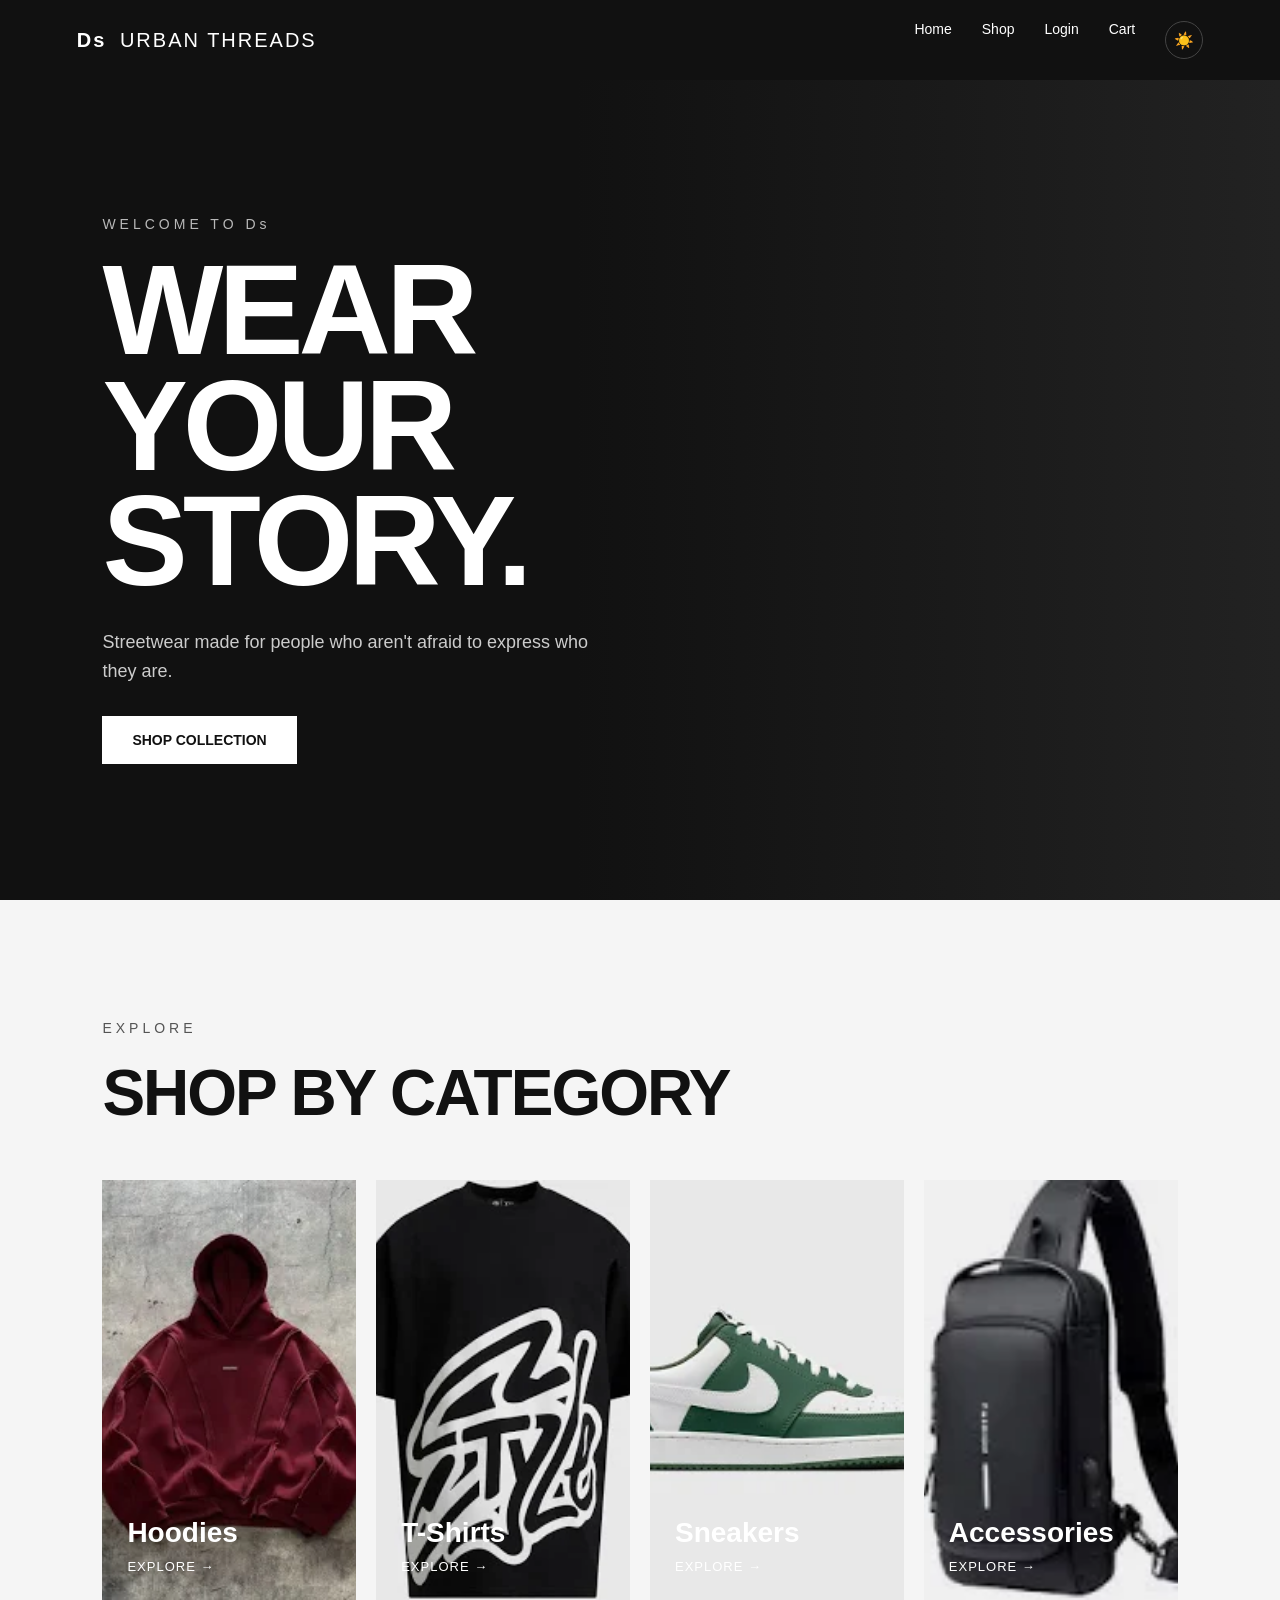
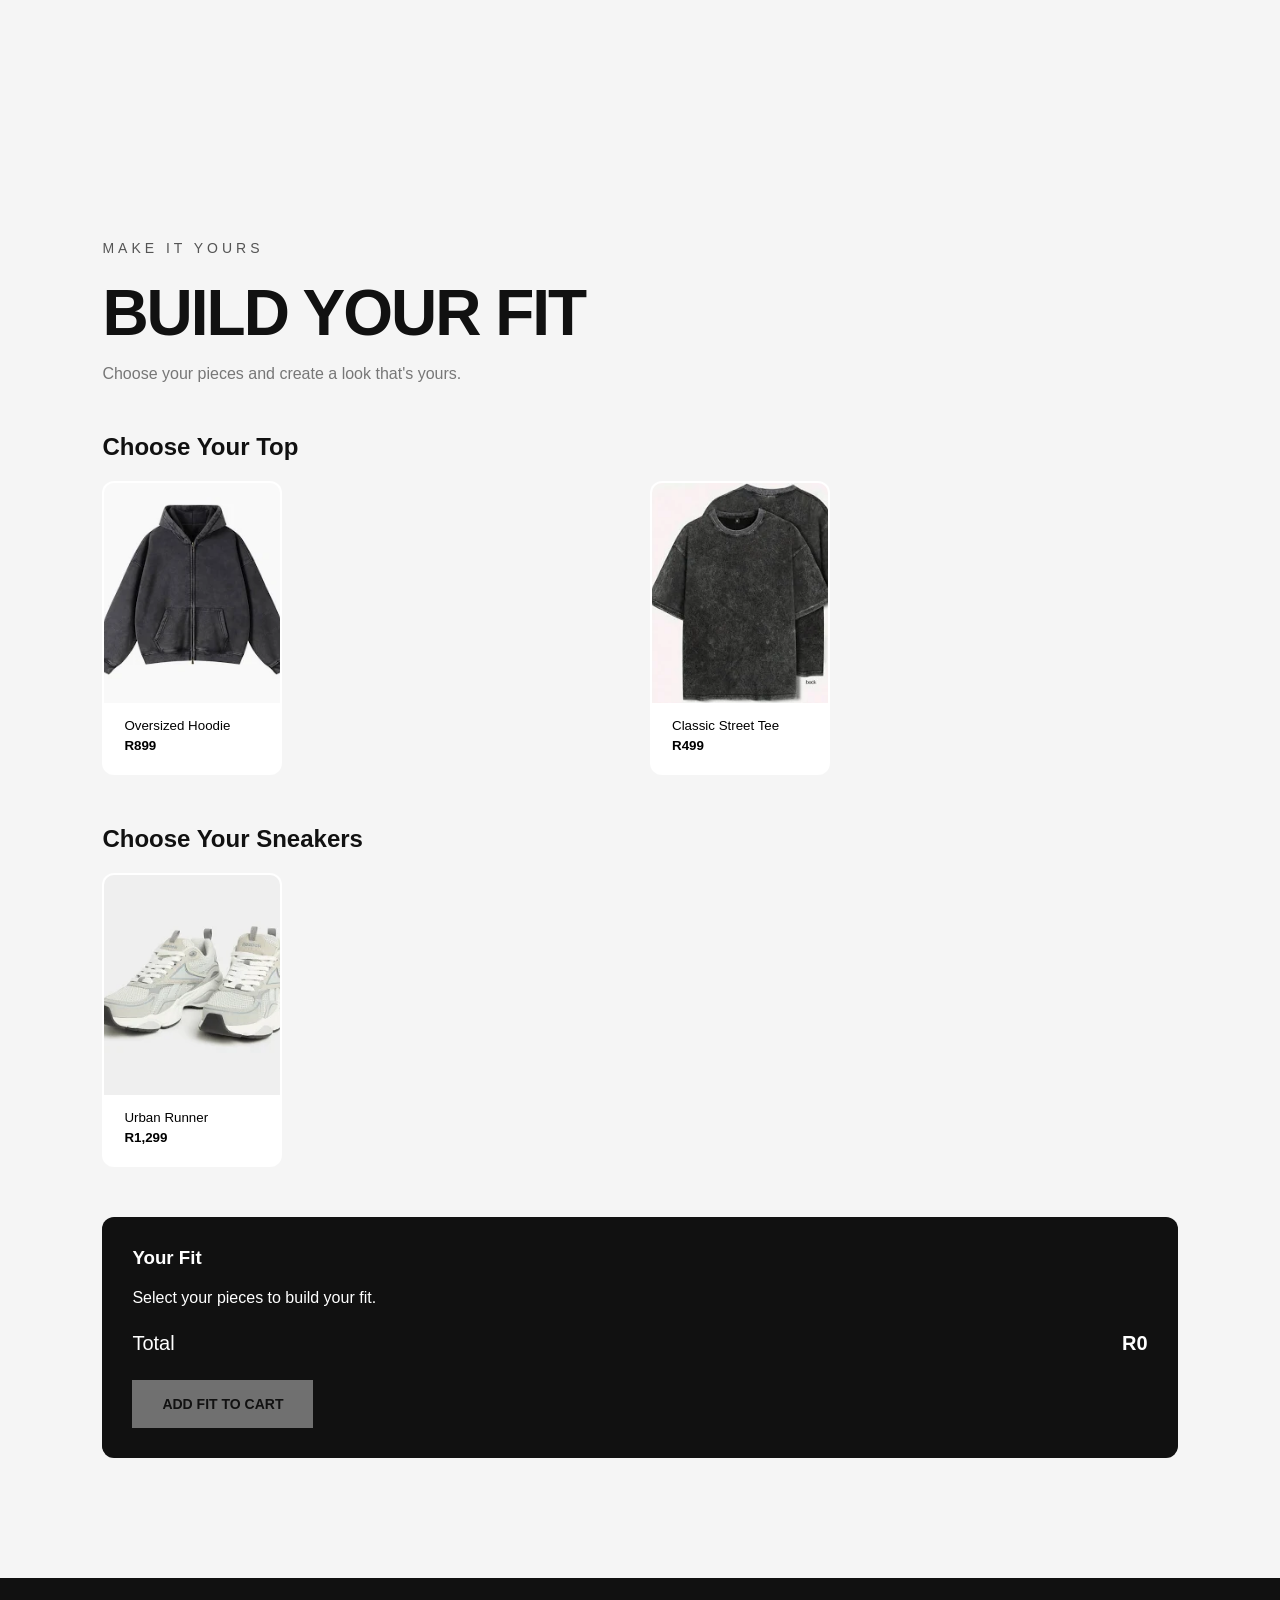
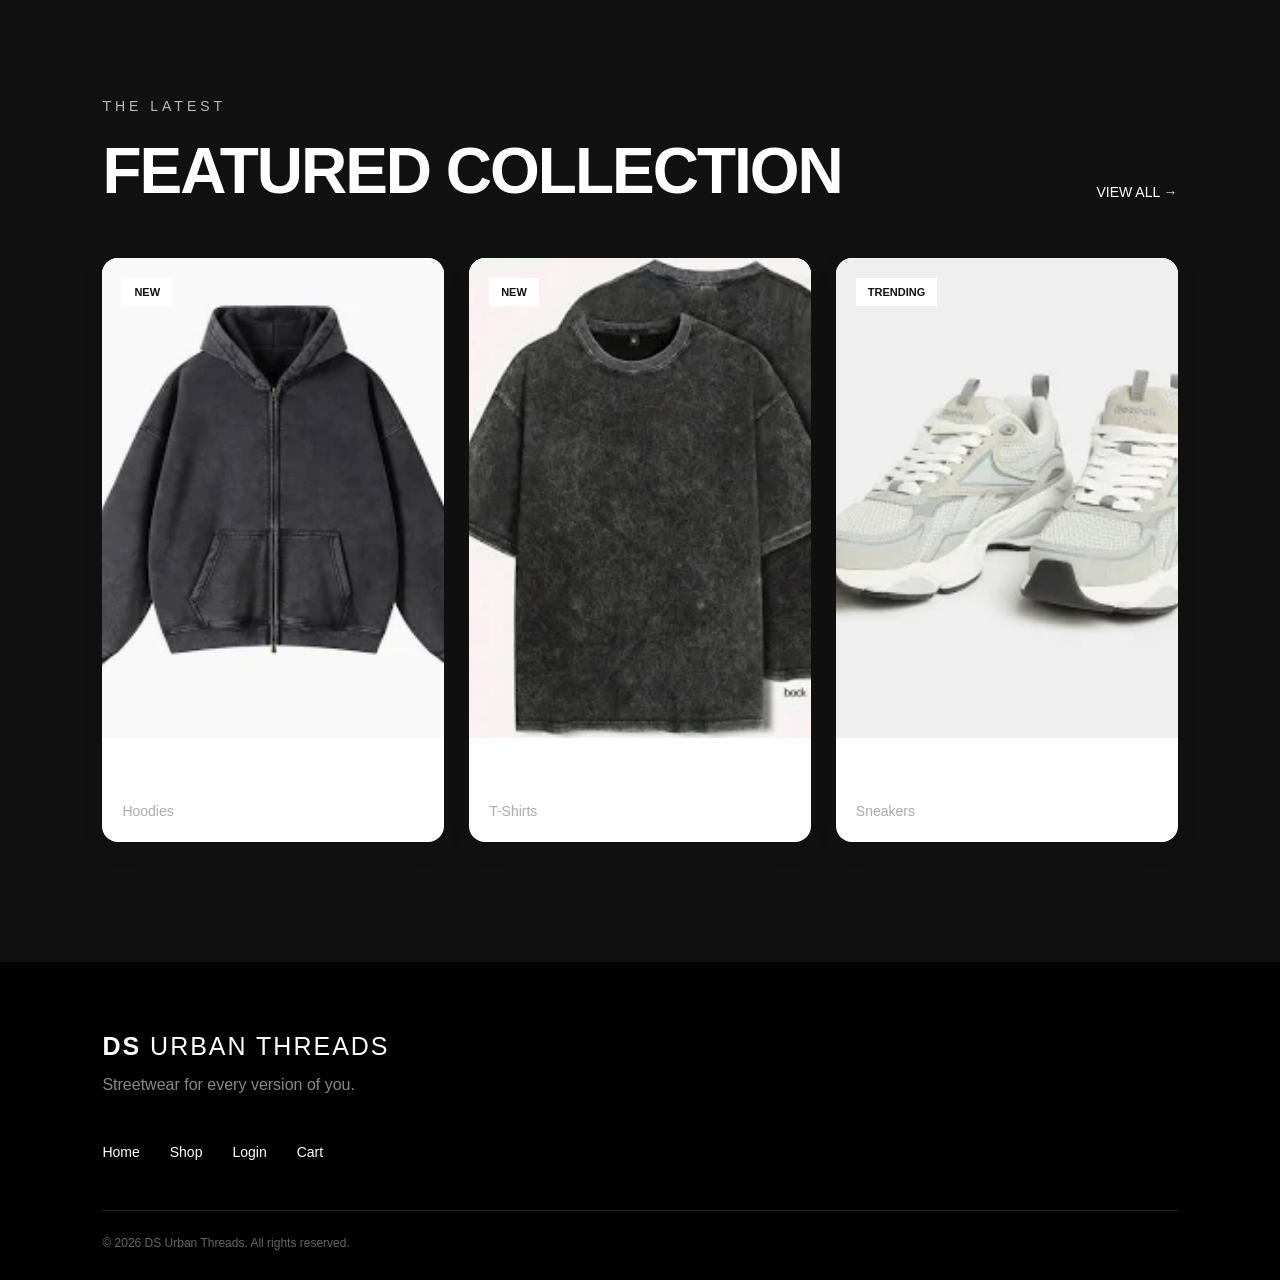
==== commit 02ff7b7d: "created fit.js edited index.html added favicon img in assets" ====
--- a/index.html
+++ b/index.html
@@ -8,6 +8,7 @@
     <title>Ds Urban Threads</title>
 
     <link rel="stylesheet" href="style.css">
+    <link rel="icon" type="image/png" href="./assets/favicon.png">
 </head>
 
 <body>
@@ -202,12 +203,14 @@
 
         </section>
 
-        <!-- Build Your Fit -->
+<!-- Build Your Fit -->
 <section class="build-fit">
 
     <div class="section-heading">
         <p class="eyebrow">MAKE IT YOURS</p>
+
         <h2>BUILD YOUR FIT</h2>
+
         <p class="fit-intro">
             Choose your pieces and create a look that's yours.
         </p>
@@ -216,23 +219,24 @@
 
     <div class="fit-container">
 
-        <!-- Top Selection -->
+        <!-- Choose Top -->
         <div class="fit-category">
 
             <h3>Choose Your Top</h3>
 
             <div class="fit-options">
 
+                <!-- Oversized Hoodie -->
                 <button
                     class="fit-option"
                     data-type="top"
                     data-name="Oversized Hoodie"
                     data-price="899"
-                    data-image="assets/oversized-hoodie.jpg"
-                >
-
-                    <img
-                        src="assets/oversized-hoodie.jpg"
+                    data-image="./assets/oversized-hoodie.webp"
+                >
+
+                    <img
+                        src="./assets/oversized-hoodie.webp"
                         alt="Oversized Hoodie"
                     >
 
@@ -243,16 +247,17 @@
                 </button>
 
 
+                <!-- Classic Street Tee -->
                 <button
                     class="fit-option"
                     data-type="top"
                     data-name="Classic Street Tee"
                     data-price="499"
-                    data-image="assets/classic-street-tee.jpg"
-                >
-
-                    <img
-                        src="assets/classic-street-tee.jpg"
+                    data-image="./assets/urban-tshirt.webp"
+                >
+
+                    <img
+                        src="./assets/urban-tshirt.webp"
                         alt="Classic Street Tee"
                     >
 
@@ -267,23 +272,24 @@
         </div>
 
 
-        <!-- Sneakers Selection -->
+        <!-- Choose Sneakers -->
         <div class="fit-category">
 
             <h3>Choose Your Sneakers</h3>
 
             <div class="fit-options">
 
+                <!-- Urban Runner -->
                 <button
                     class="fit-option"
                     data-type="shoes"
                     data-name="Urban Runner"
                     data-price="1299"
-                    data-image="assets/urban-runner.jpg"
-                >
-
-                    <img
-                        src="assets/urban-runner.jpg"
+                    data-image="./assets/runner-sneaker.webp"
+                >
+
+                    <img
+                        src="./assets/runner-sneaker.webp"
                         alt="Urban Runner"
                     >
 
@@ -304,7 +310,11 @@
             <h3>Your Fit</h3>
 
             <div id="selected-fit">
-                <p>Select your pieces to build your fit.</p>
+
+                <p>
+                    Select your pieces to build your fit.
+                </p>
+
             </div>
 
             <div class="fit-total">
@@ -369,7 +379,7 @@
                     <div class="product-image">
 
                         <img
-                            src="./assets/cotton-hoodie.webp"
+                            src="./assets/oversized-hoodie.webp"
                             alt="Oversized Hoodie"
                         >
 
@@ -536,6 +546,7 @@
 
 
     <script src="./js/theme.js"></script>
+<script src="./js/fit.js"></script>
 
 </body>
 
--- a/style.css
+++ b/style.css
@@ -1244,4 +1244,31 @@
         height: 280px;
     }
 
+}
+
+.product-image img,
+.category-image,
+.fit-option img {
+    width: 100%;
+    height: 100%;
+    object-fit: cover;
+    display: block;
+}
+
+.product-image {
+    position: relative;
+    overflow: hidden;
+}
+
+/* Build Your Fit images */
+.fit-option {
+    width: 180px;
+    overflow: hidden;
+}
+
+.fit-option img {
+    width: 100%;
+    height: 220px;
+    object-fit: cover;
+    display: block;
 }
